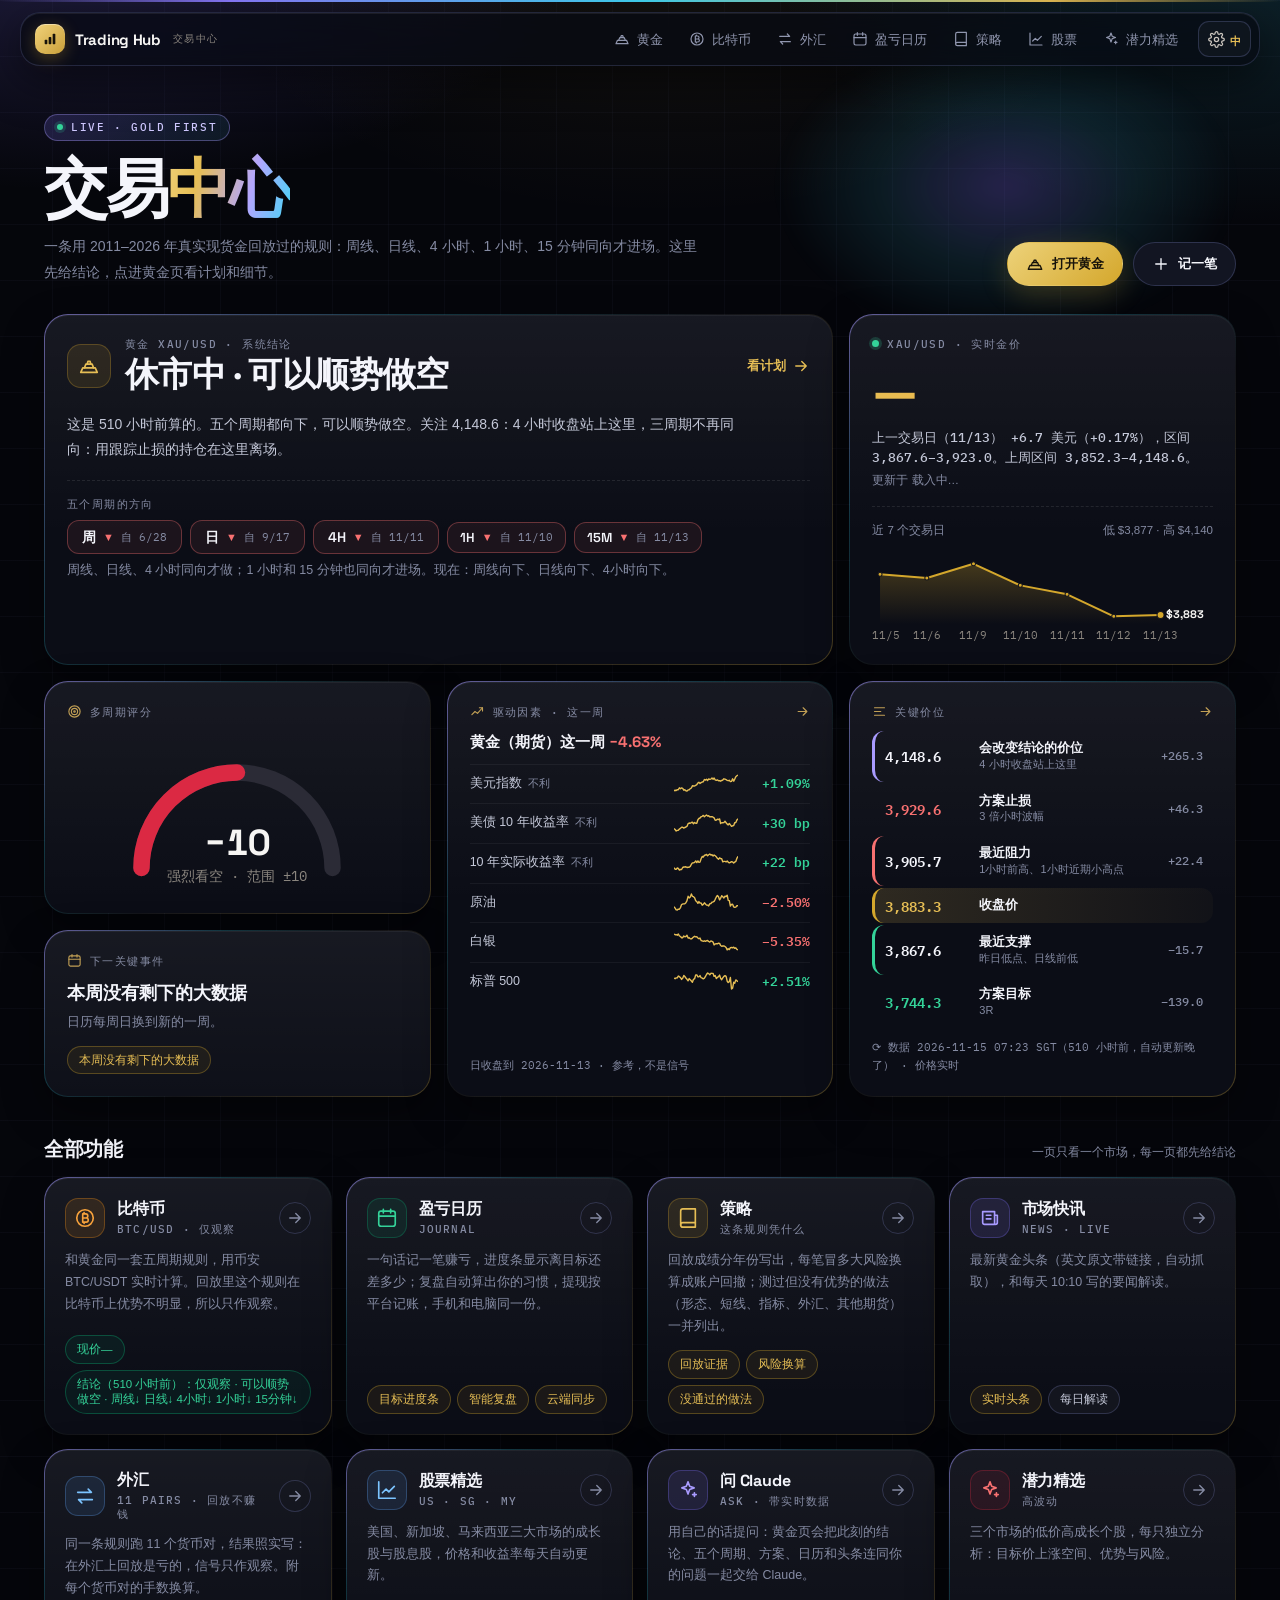
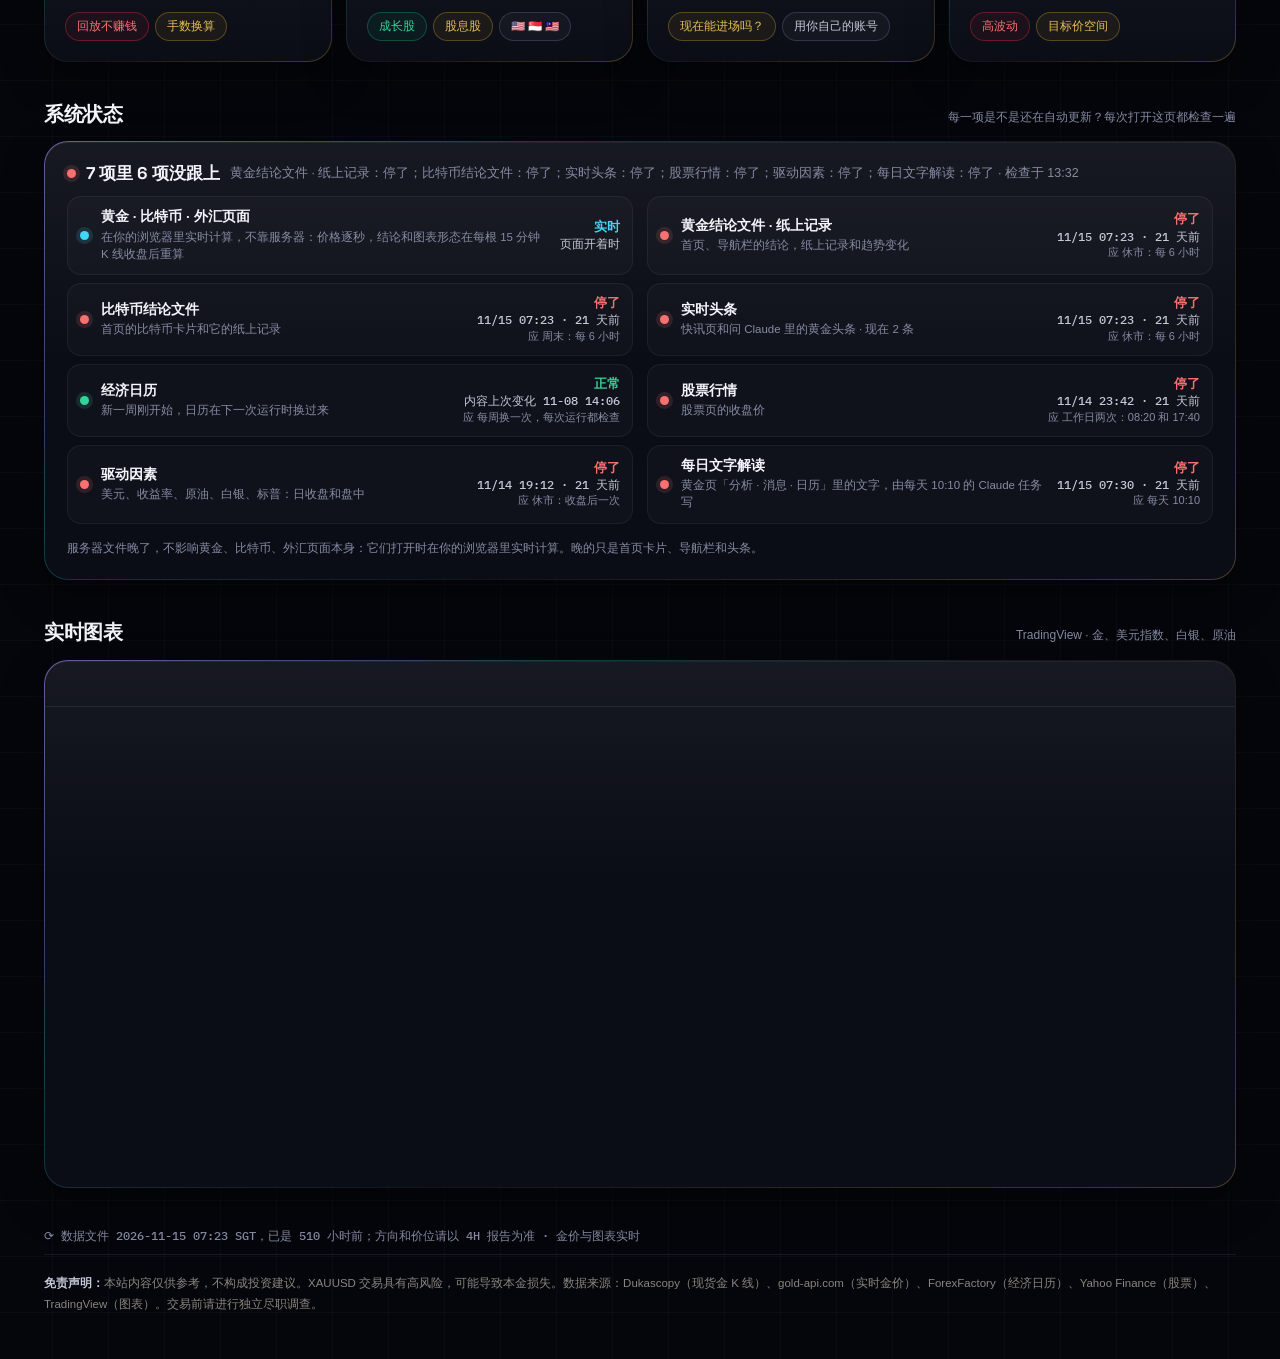
==== index.html @ 249c6bad "Everything keeps itself current: live pattern chart, intraday drivers, self-restarting data job, sta" ====
<!DOCTYPE html>
<html lang="zh">
<head>
<meta charset="UTF-8">
<meta name="viewport" content="width=device-width, initial-scale=1.0">
<title>Trading Hub · 交易中心</title>
<link rel="manifest" href="manifest.webmanifest">
<meta name="theme-color" content="#07070B">
<link rel="apple-touch-icon" href="assets/icon-192.png">
<link rel="preconnect" href="https://fonts.googleapis.com">
<link rel="preconnect" href="https://fonts.gstatic.com" crossorigin>
<link rel="stylesheet" href="https://fonts.googleapis.com/css2?family=IBM+Plex+Mono:wght@400;500;600&family=Space+Grotesk:wght@400;500;600;700&display=swap" media="print" onload="this.media='all'">
<style>
:root{
  --gold:#D4A72C;--gold-lt:#E6BE55;--gold-dk:#C2A055;--amber:#F5B23E;
  --bear:#F87171;--bull:#34D399;--blue:#60A5FA;--violet:#9B8CF0;--neut:#94A3B8;
  --m-bull:#0ab074;--m-bear:#db2943;
  --bg:#07070B;--bg2:#101016;--bg3:#17171F;--bg4:#22222C;
  --border:rgba(255,255,255,.075);--border-2:rgba(255,255,255,.13);--text:#C9C4BD;--dim:#8A857E;--ink:#F6F5F3;
  --f-d:'Space Grotesk','Noto Sans SC',sans-serif;--f-m:'IBM Plex Mono',monospace;
}
*{box-sizing:border-box;margin:0;padding:0}
body{background:var(--bg);color:var(--text);font-family:'Noto Sans SC',sans-serif;font-size:14px;line-height:1.65;min-height:100vh;-webkit-font-smoothing:antialiased}
a{color:inherit;text-decoration:none}
svg.i{width:18px;height:18px;stroke:currentColor;fill:none;stroke-width:1.8;stroke-linecap:round;stroke-linejoin:round;flex:none}
.wrap{max-width:1240px;margin:0 auto;padding:0 24px}
@media(max-width:560px){.wrap{padding:0 14px}}

/* hero */
.hero{position:relative;display:flex;align-items:flex-end;justify-content:space-between;gap:16px 24px;flex-wrap:wrap;padding:48px 0 28px}
.hero::before{content:"";position:absolute;right:0;top:-30px;width:min(460px,72%);height:300px;pointer-events:none;background:radial-gradient(closest-side,rgba(124,108,240,.28),rgba(66,214,245,.1) 55%,transparent);filter:blur(8px);z-index:-1}
.eyebrow{display:inline-flex;align-items:center;gap:8px;font:500 10.5px/1 var(--f-m);letter-spacing:1.6px;text-transform:uppercase;color:#CFC8FF;padding:7px 12px;border:1px solid rgba(169,155,255,.36);border-radius:999px;background:linear-gradient(120deg,rgba(124,108,240,.2),rgba(66,214,245,.08))}
.eyebrow i{width:6px;height:6px;border-radius:50%;background:var(--bull);box-shadow:0 0 0 3px rgba(52,211,153,.18)}
.hero h1{font:700 clamp(36px,6vw,64px)/1.02 var(--f-d);color:var(--ink);letter-spacing:-2.4px;margin-top:16px}
.hero h1 em{font-style:normal;background:linear-gradient(105deg,#F1D27A 0%,#E6BE55 24%,#B3A6FF 64%,#42D6F5 100%);-webkit-background-clip:text;background-clip:text;-webkit-text-fill-color:transparent}
.hero .sub{font-size:14px;color:var(--dim);margin-top:12px;max-width:660px;line-height:1.85}
.hero .acts{display:flex;gap:10px;flex-wrap:wrap}
.btn{display:inline-flex;align-items:center;justify-content:center;gap:8px;border:1px solid var(--border-2);background:var(--bg3);color:var(--ink);font:600 13px/1 var(--f-d);padding:12px 18px;border-radius:999px;cursor:pointer;transition:border-color .15s,transform .15s;white-space:nowrap}
.btn:hover{border-color:rgba(169,155,255,.6);transform:translateY(-1px)}
.btn.pri{background:linear-gradient(135deg,#EDD27A,var(--gold));color:#17130A;border-color:transparent;box-shadow:0 8px 28px rgba(212,167,44,.24)}

/* bento */
.bento{display:grid;grid-template-columns:repeat(12,minmax(0,1fr));gap:16px}
.s8{grid-column:span 8}.s4{grid-column:span 4}
@media(max-width:980px){.bento>*{grid-column:1/-1}}
.card{position:relative;display:block;padding:22px;min-width:0;border-radius:22px;border:1px solid var(--border);background:linear-gradient(180deg,rgba(255,255,255,.035),rgba(255,255,255,0) 180px),var(--bg2);box-shadow:inset 0 1px 0 rgba(255,255,255,.04),0 14px 40px rgba(0,0,0,.32)}
a.card{transition:border-color .2s,transform .2s}
a.card:hover{transform:translateY(-2px);box-shadow:inset 0 1px 0 rgba(255,255,255,.06),0 22px 60px rgba(124,108,240,.2)}
@media(max-width:560px){.card{padding:18px 16px;border-radius:20px}}
.lbl{display:flex;align-items:center;gap:8px;font:500 10.5px/1.4 var(--f-m);letter-spacing:1.4px;text-transform:uppercase;color:var(--dim)}
.lbl svg.i{width:15px;height:15px;color:var(--gold-dk)}
.ib{width:44px;height:44px;border-radius:14px;display:grid;place-items:center;background:rgba(212,167,44,.12);color:var(--gold-lt);border:1px solid rgba(212,167,44,.28);flex:none}
.ib svg.i{width:22px;height:22px}
.meta{display:flex;flex-wrap:wrap;gap:6px}
.chip{display:inline-flex;align-items:center;font:500 11.5px/1.3 'Noto Sans SC',sans-serif;padding:6px 11px;border-radius:999px;border:1px solid var(--border-2);background:rgba(255,255,255,.035);color:var(--text)}
.chip.gold{color:var(--gold-lt);border-color:rgba(212,167,44,.32);background:rgba(212,167,44,.08)}
.chip.bull{color:var(--bull);border-color:rgba(10,176,116,.35);background:rgba(10,176,116,.08)}
.chip.bear{color:var(--bear);border-color:rgba(219,41,67,.38);background:rgba(219,41,67,.08)}

/* the gold answer */
.gold-card{border:1px solid transparent;background:radial-gradient(90% 120% at 0% 0%,rgba(124,108,240,.26),transparent 55%) padding-box,radial-gradient(70% 90% at 100% 100%,rgba(230,190,85,.13),transparent 60%) padding-box,linear-gradient(var(--bg2),var(--bg2)) padding-box,linear-gradient(140deg,rgba(179,166,255,.95),rgba(66,214,245,.5) 34%,rgba(255,255,255,.08) 58%,rgba(230,190,85,.75)) border-box;box-shadow:inset 0 1px 0 rgba(255,255,255,.07),0 30px 80px rgba(124,108,240,.2)}
/* key levels: the prices around the price now, highest first */
.lv-card{display:flex;flex-direction:column;text-decoration:none;color:inherit}
.lv-card .lbl .go{margin-left:auto;color:var(--gold-lt);display:inline-flex}
.lv-list{list-style:none;display:grid;gap:2px;margin:12px 0 0;padding:0;min-height:236px;align-content:start}
.lv-list li{display:grid;grid-template-columns:84px minmax(0,1fr) auto;align-items:center;gap:10px;padding:9px 10px;border-radius:12px;border-left:3px solid transparent}
.lv-list li b{font:600 14px/1 var(--f-m);color:var(--ink);font-variant-numeric:tabular-nums}
.lv-list li strong{display:block;font:600 12.5px/1.35 'Noto Sans SC',sans-serif;color:var(--ink)}
.lv-list li small{display:block;font-size:11px;line-height:1.4;color:var(--dim);white-space:nowrap;overflow:hidden;text-overflow:ellipsis}
.lv-list li em{font:500 12px/1 var(--f-m);font-style:normal;color:var(--dim);font-variant-numeric:tabular-nums}
.lv-list li.res{border-left-color:var(--bear)} .lv-list li.sup{border-left-color:var(--bull)} .lv-list li.watch{border-left-color:var(--ai)}
.lv-list li.stop b{color:var(--bear)} .lv-list li.tgt b{color:var(--bull)}
.lv-list li.now{background:linear-gradient(90deg,rgba(230,190,85,.16),rgba(230,190,85,.03));border-left-color:var(--gold)} .lv-list li.now b{color:var(--gold-lt)}
.lv-card .ut{margin-top:auto;padding-top:10px;font:400 11px/1.6 var(--f-m);color:var(--dim)}
.gc-top{display:flex;align-items:center;gap:14px}
.gc-top .go{margin-left:auto}
.verdict-big{font:700 clamp(24px,3.4vw,34px)/1.2 var(--f-d);color:var(--ink);letter-spacing:-.6px;margin-top:4px}
.vd{font-size:14px;color:var(--text);line-height:1.8;margin:16px 0 14px;max-width:680px}
/* room for the text that arrives a moment later, so the cards below do not jump */
.vd{min-height:3.6em}.pd{min-height:3.2em}.tfd{min-height:3.4em}#hub-main-chips{min-height:30px}
.tfrow{display:grid;grid-template-columns:minmax(0,1fr);gap:4px;margin-top:18px;padding-top:16px;border-top:1px dashed rgba(255,255,255,.09)}
.tfv{font:600 16px/1.4 var(--f-d);color:var(--ink);display:flex;flex-wrap:wrap;gap:8px;margin:4px 0 2px;min-height:34px;align-items:center}
.tfl{display:inline-flex;align-items:center;gap:7px;padding:8px 12px;border-radius:12px;background:var(--bg3);border:1px solid var(--border);font:600 13px/1 var(--f-d);color:var(--text)}
.tfl i{font-style:normal;color:var(--ink)} .tfl b{font-size:11px} .tfl small{font:400 11px/1 var(--f-m);color:var(--dim)}
.tfl.up{border-color:rgba(52,211,153,.35);background:rgba(52,211,153,.07)} .tfl.up b{color:var(--bull)}
.tfl.dn{border-color:rgba(248,113,113,.35);background:rgba(248,113,113,.07)} .tfl.dn b{color:var(--bear)}
.tfl.big{padding:9px 14px} .tfl.big i{font-size:14px}
.stack{display:flex;flex-direction:column;gap:16px;min-width:0} .stack>.card{min-width:0} .stack>.ev-card{flex:1}
.drv-card{display:flex;flex-direction:column;text-decoration:none;color:inherit}
.drv-card .lbl .go{margin-left:auto;color:var(--gold-lt);display:inline-flex}
.drv-top{font:600 15px/1.5 var(--f-d);color:var(--ink);margin-top:12px}
.drv-top b.up{color:var(--bull)} .drv-top b.dn{color:var(--bear)}
.drv-list{list-style:none;display:grid;gap:2px;margin:10px 0 0;padding:0;min-height:232px;align-content:start}
.drv-list li{display:grid;grid-template-columns:minmax(0,1fr) 64px auto;align-items:center;gap:10px;padding:8px 0;border-top:1px solid rgba(255,255,255,.05);font-size:12.5px;color:var(--text)}
.drv-list li span.nm{white-space:nowrap;overflow:hidden;text-overflow:ellipsis}
.drv-list li svg{display:block;width:64px;height:20px}
.drv-list li b{font:600 12.5px/1 var(--f-m);font-variant-numeric:tabular-nums;min-width:62px;text-align:right}
.drv-list li b.up{color:var(--bull)} .drv-list li b.dn{color:var(--bear)}
.drv-list li em{font-style:normal;font-size:11px;color:var(--dim);margin-left:6px}
.drv-card .ut{margin-top:auto;padding-top:10px;font:400 11px/1.6 var(--f-m);color:var(--dim)}
.tfd{font-size:12.5px;color:var(--dim);line-height:1.7}
.go{display:inline-flex;align-items:center;gap:6px;font:600 12.5px/1 var(--f-d);color:var(--gold-lt);white-space:nowrap}

/* price */
.pbig{font:700 clamp(40px,5vw,52px)/1 var(--f-d);letter-spacing:-1.8px;margin-top:14px;background:linear-gradient(120deg,var(--gold-lt),var(--amber) 60%,var(--gold-dk));-webkit-background-clip:text;background-clip:text;-webkit-text-fill-color:transparent;font-variant-numeric:tabular-nums}
.pd{font:500 12.5px/1.6 var(--f-m);color:var(--text);margin-top:10px}
.ptime{font-size:11.5px;color:var(--dim);margin-top:4px}
.live{width:7px;height:7px;border-radius:50%;background:var(--bull);box-shadow:0 0 0 3px rgba(52,211,153,.2);animation:pulse 2s ease-in-out infinite}
@keyframes pulse{50%{opacity:.35}}
.g7{margin-top:16px;padding-top:14px;border-top:1px dashed rgba(255,255,255,.09)}
.pv-k{display:flex;justify-content:space-between;gap:10px;font-size:11.5px;color:var(--dim);margin-bottom:6px}
.g7 svg,.score-card>svg{display:block;width:100%;height:auto}

/* the three small cards */
.score-card{display:flex;flex-direction:column;gap:10px}
.score-card>svg{max-width:280px;margin:4px auto 0}
.evv{font:700 18px/1.4 var(--f-d);color:var(--ink);margin-top:12px}
.evd{font-size:12.5px;color:var(--dim);line-height:1.75;margin:6px 0 12px}
.now-card ul{list-style:none;display:grid;gap:10px;margin-top:12px}
.now-card li{font-size:12.5px;line-height:1.75;color:var(--text);padding-left:14px;position:relative}
.now-card li::before{content:'';position:absolute;left:0;top:.75em;width:5px;height:5px;border-radius:50%;background:var(--gold)}
.now-card li strong{color:var(--ink);font-weight:600}
.now-card .ut{font:400 11px/1.6 var(--f-m);color:var(--dim);margin-top:12px;padding-top:10px;border-top:1px dashed rgba(255,255,255,.09)}

/* sections */
.sec{display:flex;align-items:baseline;justify-content:space-between;gap:8px 16px;flex-wrap:wrap;margin:40px 0 14px}
.sec h2{font:700 20px/1.2 var(--f-d);color:var(--ink);letter-spacing:-.4px}
.sec span{font-size:12px;color:var(--dim)}
/* system status: one row per feed, a dot for on time / late / stopped */
.sys-card{padding:20px 22px}
.sys-head{display:flex;align-items:center;gap:10px;flex-wrap:wrap;margin-bottom:12px}
.sys-head i,.sys-list li>i{width:9px;height:9px;border-radius:50%;background:var(--dim);flex:none}
.sys-head b{font:700 17px/1.3 var(--f-d,'Space Grotesk'),'Noto Sans SC',sans-serif;color:var(--ink)}
.sys-head span{font-size:12.5px;color:var(--dim);line-height:1.5}
.sys-head.s-ok i,.sys-list li.s-ok>i{background:var(--bull);box-shadow:0 0 0 4px rgba(52,211,153,.14)}
.sys-head.s-late i,.sys-list li.s-late>i{background:var(--gold-lt);box-shadow:0 0 0 4px rgba(230,190,85,.14)}
.sys-head.s-stale i,.sys-list li.s-stale>i,.sys-list li.s-none>i{background:var(--bear);box-shadow:0 0 0 4px rgba(248,113,113,.14)}
.sys-list li.s-live>i{background:var(--ai-3);box-shadow:0 0 0 4px rgba(66,214,245,.14)}
.sys-list{list-style:none;margin:0;padding:0;display:grid;grid-template-columns:repeat(2,minmax(0,1fr));gap:8px 14px;min-height:330px;align-content:start}
.sys-list li{display:grid;grid-template-columns:auto minmax(0,1fr) auto;align-items:center;gap:12px;padding:11px 12px;border-radius:14px;background:rgba(255,255,255,.025);border:1px solid rgba(160,170,255,.08)}
.sys-list strong{display:block;font:600 13.5px/1.35 'Noto Sans SC',sans-serif;color:var(--ink)}
.sys-list small{display:block;font-size:11.5px;line-height:1.5;color:var(--dim);margin-top:2px}
.sys-list .rt{text-align:right;min-width:0}
.sys-list .rt b{display:block;font:600 12.5px/1.3 'Noto Sans SC',sans-serif;color:var(--dim)}
.sys-list li.s-ok .rt b{color:var(--bull)} .sys-list li.s-late .rt b{color:var(--gold-lt)} .sys-list li.s-stale .rt b,.sys-list li.s-none .rt b{color:var(--bear)} .sys-list li.s-live .rt b{color:var(--ai-3)}
.sys-list .rt em{display:block;font:500 11.5px/1.5 var(--f-m);font-style:normal;color:var(--text);font-variant-numeric:tabular-nums;white-space:nowrap}
.sys-list .rt span{display:block;font-size:11px;line-height:1.4;color:var(--dim);white-space:nowrap}
.sys-tip{font-size:12px;line-height:1.7;color:var(--dim);margin:12px 0 0}
.sys-tip:empty{display:none}
@media(max-width:900px){.sys-list{grid-template-columns:minmax(0,1fr);min-height:0}}
@media(max-width:560px){.sys-card{padding:16px 14px}.sys-list li{grid-template-columns:auto minmax(0,1fr);row-gap:6px}.sys-list .rt{grid-column:2;text-align:left;display:flex;flex-wrap:wrap;gap:2px 10px;align-items:baseline}.sys-list .rt em,.sys-list .rt span{white-space:normal}}
.tiles{display:grid;grid-template-columns:repeat(4,minmax(0,1fr));gap:14px}
@media(max-width:1240px){.tiles{grid-template-columns:repeat(3,minmax(0,1fr))}}
@media(max-width:1060px){.tiles{grid-template-columns:repeat(2,minmax(0,1fr))}}
@media(max-width:640px){.tiles{grid-template-columns:minmax(0,1fr)}}
.tile{display:flex;flex-direction:column;gap:12px;padding:20px;border-radius:20px;border:1px solid var(--border);background:linear-gradient(180deg,rgba(255,255,255,.03),rgba(255,255,255,0) 140px),var(--bg2);transition:border-color .2s,transform .2s;min-width:0}
.tile:hover{border-color:rgba(212,167,44,.4);transform:translateY(-2px)}
.tile .th{display:flex;align-items:center;gap:12px}
.tile .tt{font:700 16px/1.25 var(--f-d);color:var(--ink);letter-spacing:-.2px}
.tile .tt small{display:block;font:500 10.5px/1.4 var(--f-m);letter-spacing:1.2px;color:var(--dim);text-transform:uppercase;margin-top:3px}
.tile .arr{margin-left:auto;width:32px;height:32px;border-radius:50%;display:grid;place-items:center;border:1px solid var(--border-2);color:var(--dim);transition:all .2s}
.tile:hover .arr{color:#17130A;background:var(--gold-lt);border-color:transparent}
.tile p{font-size:12.5px;color:var(--dim);line-height:1.75;flex:1}
.tile .ib{width:40px;height:40px;border-radius:13px}
.ib.b{background:rgba(247,147,26,.12);color:#F7A23C;border-color:rgba(247,147,26,.3)}
.ib.g{background:rgba(10,176,116,.1);color:var(--bull);border-color:rgba(10,176,116,.28)}
.ib.v{background:rgba(124,108,240,.13);color:#A99BFF;border-color:rgba(124,108,240,.3)}
.ib.s{background:rgba(96,165,250,.11);color:#7CC4FF;border-color:rgba(96,165,250,.28)}
.ib.r{background:rgba(219,41,67,.1);color:var(--bear);border-color:rgba(219,41,67,.28)}

/* chart */
.chart-card{padding:0;overflow:hidden}
.tape{border-bottom:1px solid var(--border);min-height:46px}
.chart-box{height:480px}
@media(max-width:640px){.chart-box{height:380px}}
footer{max-width:1240px;margin:40px auto 0;padding:0 24px 44px}
.upd{font:500 11.5px var(--f-m);color:var(--dim);margin-bottom:10px}
.disc{font-size:11.5px;color:var(--dim);line-height:1.85;border-top:1px solid var(--border);padding-top:18px}
.disc strong{color:var(--text)}
@media(prefers-reduced-motion:reduce){.live{animation:none}}

/* phones: nothing smaller than 11px */
@media(max-width:640px){.lbl,.tile .tt small,.pv-k,.upd,.ptime,.chip{font-size:11px}.hero{padding-top:26px}.hero .acts{width:100%}.hero .acts .btn{flex:1}.gc-top .go{display:none}.sec{margin-top:32px}}
</style>
<link rel="stylesheet" href="assets/site.css?v=12">
<meta name="i18n" content="en">
<meta name="i18n-title" content="Trading Hub · Gold first">
<script src="assets/i18n.js?v=2"></script>
</head>
<body>
<div class="topstrip"></div>

<nav class="navbar" aria-label="网站导航" data-en-label="Site navigation">
  <a class="brand" href="index.html"><span class="logo"><svg viewBox="0 0 24 24" aria-hidden="true"><rect x="4" y="13" width="4" height="7" rx="1.2" fill="#17130A"/><rect x="10" y="9" width="4" height="11" rx="1.2" fill="#17130A"/><rect x="16" y="4" width="4" height="16" rx="1.2" fill="#17130A"/></svg></span><span class="t">Trading Hub</span><small>交易中心</small></a>
  <a class="nl" href="report.html"><svg viewBox="0 0 24 24" aria-hidden="true"><path d="M3 19h18l-2.2-5H5.2z"/><path d="M7 14l1.6-4h6.8l1.6 4"/><path d="M10 10l.8-3h2.4l.8 3"/></svg>黄金</a>
  <a class="nl" href="btc.html"><svg viewBox="0 0 24 24" aria-hidden="true"><circle cx="12" cy="12" r="9"/><path d="M9.5 7.5v9M9.5 7.5h3.3a2.2 2.2 0 0 1 0 4.5H9.5M9.5 12h3.8a2.2 2.2 0 0 1 0 4.5H9.5M11 6v1.5M11 16.5V18"/></svg>比特币</a>
  <a class="nl" href="forex.html"><svg viewBox="0 0 24 24" aria-hidden="true"><path d="M4 8h15l-3.5-3.5M20 16H5l3.5 3.5"/></svg>外汇</a>
  <a class="nl" href="journal.html"><svg viewBox="0 0 24 24" aria-hidden="true"><rect x="3" y="4.5" width="18" height="16.5" rx="2.5"/><path d="M16 2.5v4M8 2.5v4M3 10h18"/></svg>盈亏日历</a>
  <a class="nl" href="strategy.html"><svg viewBox="0 0 24 24" aria-hidden="true"><path d="M4 19.5A2.5 2.5 0 0 1 6.5 17H20V2H6.5A2.5 2.5 0 0 0 4 4.5z"/><path d="M4 19.5A2.5 2.5 0 0 0 6.5 22H20v-5"/></svg>策略</a>
  <a class="nl" href="stocks.html"><svg viewBox="0 0 24 24" aria-hidden="true"><path d="M3 3v18h18"/><path d="m7 15 4-4 3 3 6-6"/></svg>股票</a>
  <a class="nl" href="potential.html"><svg viewBox="0 0 24 24" aria-hidden="true"><path d="M12 3l1.8 4.9 4.9 1.8-4.9 1.8L12 16.4l-1.8-4.9-4.9-1.8 4.9-1.8z"/><path d="M19 15v4M17 17h4"/></svg>潜力精选</a>
</nav>

<main class="wrap">
  <header class="hero">
    <div>
      <span class="eyebrow"><i></i>Live · Gold first</span>
      <h1 data-en-html="Trading <em>Hub</em>">交易<em>中心</em></h1>
      <p class="sub" data-en="One rule, replayed on real spot gold from 2011 to 2026: enter only when the weekly, daily, 4-hour, 1-hour and 15-minute trends all agree. The answer comes first here; open the gold page for the plan and the details.">一条用 2011–2026 年真实现货金回放过的规则：周线、日线、4 小时、1 小时、15 分钟同向才进场。这里先给结论，点进黄金页看计划和细节。</p>
    </div>
    <div class="acts">
      <a class="btn pri" href="report.html"><svg class="i" viewBox="0 0 24 24"><path d="M3 19h18l-2.2-5H5.2z"/><path d="M7 14l1.6-4h6.8l1.6 4"/><path d="M10 10l.8-3h2.4l.8 3"/></svg><span data-en="Open gold">打开黄金</span></a>
      <a class="btn" href="journal.html"><svg class="i" viewBox="0 0 24 24"><path d="M12 5v14M5 12h14"/></svg><span data-en="Log a trade">记一笔</span></a>
    </div>
  </header>

  <section class="bento" aria-label="黄金现在" data-en-label="Gold now">
    <a class="card gold-card s8" href="report.html">
      <div class="gc-top">
        <span class="ib"><svg class="i" viewBox="0 0 24 24"><path d="M3 19h18l-2.2-5H5.2z"/><path d="M7 14l1.6-4h6.8l1.6 4"/><path d="M10 10l.8-3h2.4l.8 3"/></svg></span>
        <div><div class="lbl" data-en="Gold XAU/USD · The rule's answer">黄金 XAU/USD · 系统结论</div><div class="verdict-big" id="pulse-verdict">—</div></div>
        <span class="go"><span data-en="See the plan">看计划</span> <svg class="i" viewBox="0 0 24 24"><path d="M5 12h14M13 6l6 6-6 6"/></svg></span>
      </div>
      <p class="vd" id="pulse-verdict-d" data-en="Loading…">载入中…</p>
      <div class="tfrow"><div class="lbl" data-en="Direction on the five timeframes">五个周期的方向</div><div class="tfv" id="pulse-tf">—</div><div class="tfd" id="pulse-tf-d" data-en="Loading…">载入中…</div></div>
    </a>

    <div class="card s4">
      <div class="lbl"><span class="live"></span><span data-en="XAU/USD · Live gold price">XAU/USD · 实时金价</span></div>
      <div class="pbig js-live-price">—</div>
      <div class="pd" id="pulse-gold" data-en="Loading…">载入中…</div>
      <div class="ptime"><span data-en="Updated">更新于</span> <span class="js-live-time" data-en="loading…">载入中…</span></div>
      <div class="g7"><div class="pv-k"><span data-en="Last 7 trading days">近 7 个交易日</span><span id="g7-range"></span></div><svg id="g7svg" viewBox="0 0 340 96" role="img" aria-label="黄金近 7 个交易日收盘走势" data-en-label="Gold closes over the last 7 trading days"></svg></div>
    </div>

    <div class="stack s4">
    <div class="card score-card">
      <div class="lbl"><svg class="i" viewBox="0 0 24 24"><circle cx="12" cy="12" r="9"/><circle cx="12" cy="12" r="5"/><circle cx="12" cy="12" r="1.2"/></svg><span data-en="Multi-timeframe score">多周期评分</span></div>
      <svg id="scoresvg" viewBox="0 0 170 96" role="img" aria-label="五个周期方向加权后的评分" data-en-label="Score of the five timeframes' weighted directions"></svg>
    </div>
    <a class="card ev-card" href="report.html#read-risk">
      <div class="lbl"><svg class="i" viewBox="0 0 24 24"><rect x="3" y="4.5" width="18" height="16.5" rx="2.5"/><path d="M16 2.5v4M8 2.5v4M3 10h18"/></svg><span data-en="Next key event">下一关键事件</span></div>
      <div class="evv" id="pulse-event">—</div>
      <div class="evd" id="pulse-event-d" data-en="Loading…">载入中…</div>
      <div class="meta" id="hub-risk-chips"></div>
    </a>
    </div>
    <a class="card drv-card s4" href="report.html#drivers">
      <div class="lbl"><svg class="i" viewBox="0 0 24 24"><path d="M3 17l5-5 4 3 8-9"/><path d="M15 6h5v5"/></svg><span data-en="What's moving gold · this week">驱动因素 · 这一周</span><span class="go"><svg class="i" viewBox="0 0 24 24"><path d="M5 12h14M13 6l6 6-6 6"/></svg></span></div>
      <div class="drv-top" id="hub-drv-top"><span data-en="Loading…">载入中…</span></div>
      <ul class="drv-list" id="hub-drv"></ul>
      <div class="ut" id="hub-drv-ft"></div>
    </a>
    <a class="card lv-card s4" href="report.html#dtabs">
      <div class="lbl"><svg class="i" viewBox="0 0 24 24"><path d="M4 6h16M4 12h10M4 18h16"/></svg><span data-en="Key levels">关键价位</span><span class="go"><svg class="i" viewBox="0 0 24 24"><path d="M5 12h14M13 6l6 6-6 6"/></svg></span></div>
      <ul class="lv-list" id="hub-levels"></ul>
      <div class="ut" id="pulse-updated"></div>
    </a>
  </section>

  <div class="sec"><h2 data-en="Everything">全部功能</h2><span data-en="One page per market, each with its answer first">一页只看一个市场，每一页都先给结论</span></div>
  <section class="tiles" aria-label="全部功能" data-en-label="Everything on the site">
    <a class="tile" href="btc.html">
      <div class="th"><span class="ib b"><svg class="i" viewBox="0 0 24 24"><circle cx="12" cy="12" r="9"/><path d="M9.5 7.5v9M9.5 7.5h3.3a2.2 2.2 0 0 1 0 4.5H9.5M9.5 12h3.8a2.2 2.2 0 0 1 0 4.5H9.5M11 6v1.5M11 16.5V18"/></svg></span><div class="tt" data-en-html="Bitcoin<small>BTC/USD · observe only</small>">比特币<small>BTC/USD · 仅观察</small></div><span class="arr"><svg class="i" viewBox="0 0 24 24"><path d="M5 12h14M13 6l6 6-6 6"/></svg></span></div>
      <p data-en="The same five-timeframe rule as gold, worked out live on Binance BTC/USDT. In its replay the rule showed no clear edge on Bitcoin, so it is for watching only.">和黄金同一套五周期规则，用币安 BTC/USDT 实时计算。回放里这个规则在比特币上优势不明显，所以只作观察。</p>
      <div class="meta"><span class="chip bull" data-en-html="Price <span id=&quot;hub-btc-price&quot;>—</span>">现价 <span id="hub-btc-price">—</span></span><span id="hub-btc-chips" style="display:contents"><span class="chip gold" data-en="Loading…">载入中…</span></span></div>
    </a>
    <a class="tile" href="journal.html">
      <div class="th"><span class="ib g"><svg class="i" viewBox="0 0 24 24"><rect x="3" y="4.5" width="18" height="16.5" rx="2.5"/><path d="M16 2.5v4M8 2.5v4M3 10h18"/></svg></span><div class="tt" data-en-html="P&amp;L Journal<small>Goals · withdrawals · sync</small>">盈亏日历<small>Journal</small></div><span class="arr"><svg class="i" viewBox="0 0 24 24"><path d="M5 12h14M13 6l6 6-6 6"/></svg></span></div>
      <p data-en="Log a trade in one line, see how far you are from your goal, get your habits worked out from your own records, and keep withdrawals by platform, the same on phone and computer.">一句话记一笔赚亏，进度条显示离目标还差多少；复盘自动算出你的习惯，提现按平台记账，手机和电脑同一份。</p>
      <div class="meta"><span class="chip gold" data-en="Goal bar">目标进度条</span><span class="chip gold" data-en="Insights">智能复盘</span><span class="chip gold" data-en="Cloud sync">云端同步</span></div>
    </a>
    <a class="tile" href="strategy.html">
      <div class="th"><span class="ib"><svg class="i" viewBox="0 0 24 24"><path d="M4 19.5A2.5 2.5 0 0 1 6.5 17H20V2H6.5A2.5 2.5 0 0 0 4 4.5z"/><path d="M4 19.5A2.5 2.5 0 0 0 6.5 22H20v-5"/></svg></span><div class="tt" data-en-html="Strategy<small>Why this rule</small>">策略<small>这条规则凭什么</small></div><span class="arr"><svg class="i" viewBox="0 0 24 24"><path d="M5 12h14M13 6l6 6-6 6"/></svg></span></div>
      <p data-en="The replay results year by year, what each trade's risk means for the account's worst fall, and the approaches that were tested and showed no edge (patterns, short-term, indicators, forex, other futures).">回放成绩分年份写出，每笔冒多大风险换算成账户回撤；测过但没有优势的做法（形态、短线、指标、外汇、其他期货）一并列出。</p>
      <div class="meta"><span class="chip gold" data-en="Replay evidence">回放证据</span><span class="chip gold" data-en="Risk in numbers">风险换算</span><span class="chip gold" data-en="What failed">没通过的做法</span></div>
    </a>
    <a class="tile" href="report.html#read-news">
      <div class="th"><span class="ib v"><svg class="i" viewBox="0 0 24 24"><path d="M4 5h13v14H6a2 2 0 0 1-2-2z"/><path d="M17 9h3v8a2 2 0 0 1-2 2M8 9h5M8 13h5"/></svg></span><div class="tt" data-en-html="Market news<small>News · Live</small>">市场快讯<small>News · Live</small></div><span class="arr"><svg class="i" viewBox="0 0 24 24"><path d="M5 12h14M13 6l6 6-6 6"/></svg></span></div>
      <p data-en="The latest gold headlines (in English with links, fetched automatically), and the 10:10 daily write-up of what moved gold (in Chinese).">最新黄金头条（英文原文带链接，自动抓取），和每天 10:10 写的要闻解读。</p>
      <div class="meta"><span class="chip gold" data-en="Live headlines">实时头条</span><span class="chip" data-en="Daily write-up">每日解读</span></div>
    </a>
    <a class="tile" href="forex.html">
      <div class="th"><span class="ib s"><svg class="i" viewBox="0 0 24 24"><path d="M4 8h15l-3.5-3.5M20 16H5l3.5 3.5"/></svg></span><div class="tt" data-en-html="Forex<small>11 pairs · loses in the replay</small>">外汇<small>11 pairs · 回放不赚钱</small></div><span class="arr"><svg class="i" viewBox="0 0 24 24"><path d="M5 12h14M13 6l6 6-6 6"/></svg></span></div>
      <p data-en="The same rule on 11 currency pairs, results as they are: it loses on forex in the replay, so its signals are for watching only. With lot sizes for each pair.">同一条规则跑 11 个货币对，结果照实写：在外汇上回放是亏的，信号只作观察。附每个货币对的手数换算。</p>
      <div class="meta"><span class="chip bear" data-en="Loses in the replay">回放不赚钱</span><span class="chip gold" data-en="Lot sizes">手数换算</span></div>
    </a>
    <a class="tile" href="stocks.html">
      <div class="th"><span class="ib s"><svg class="i" viewBox="0 0 24 24"><path d="M3 3v18h18"/><path d="m7 15 4-4 3 3 6-6"/></svg></span><div class="tt" data-en-html="Stocks<small>US · SG · MY</small>">股票精选<small>US · SG · MY</small></div><span class="arr"><svg class="i" viewBox="0 0 24 24"><path d="M5 12h14M13 6l6 6-6 6"/></svg></span></div>
      <p data-en="Growth and dividend stocks in the US, Singapore and Malaysia, with prices and yields updated every day (research text in Chinese).">美国、新加坡、马来西亚三大市场的成长股与股息股，价格和收益率每天自动更新。</p>
      <div class="meta"><span class="chip bull" data-en="Growth">成长股</span><span class="chip gold" data-en="Dividend">股息股</span><span class="chip">🇺🇸 🇸🇬 🇲🇾</span></div>
    </a>
    <a class="tile" href="report.html#ask">
      <div class="th"><span class="ib v"><svg class="i" viewBox="0 0 24 24"><path d="M12 3l1.8 4.9 4.9 1.8-4.9 1.8L12 16.4l-1.8-4.9-4.9-1.8 4.9-1.8z"/><path d="M19 15v4M17 17h4"/></svg></span><div class="tt" data-en-html="Ask Claude<small>With live data</small>">问 Claude<small>Ask · 带实时数据</small></div><span class="arr"><svg class="i" viewBox="0 0 24 24"><path d="M5 12h14M13 6l6 6-6 6"/></svg></span></div>
      <p data-en="Ask in your own words: the gold page hands Claude its live answer, the five timeframes, the plan, the calendar and the headlines along with your question.">用自己的话提问：黄金页会把此刻的结论、五个周期、方案、日历和头条连同你的问题一起交给 Claude。</p>
      <div class="meta"><span class="chip gold" data-en="Can I enter now?">现在能进场吗？</span><span class="chip" data-en="Your own Claude account">用你自己的账号</span></div>
    </a>
    <a class="tile" href="potential.html">
      <div class="th"><span class="ib r"><svg class="i" viewBox="0 0 24 24"><path d="M12 3l1.8 4.9 4.9 1.8-4.9 1.8L12 16.4l-1.8-4.9-4.9-1.8 4.9-1.8z"/><path d="M19 15v4M17 17h4"/></svg></span><div class="tt" data-en-html="High Potential<small>volatile</small>">潜力精选<small>高波动</small></div><span class="arr"><svg class="i" viewBox="0 0 24 24"><path d="M5 12h14M13 6l6 6-6 6"/></svg></span></div>
      <p data-en="Low-priced, fast-growing stocks in the three markets, each analysed on its own: target upside, strengths and risks (in Chinese).">三个市场的低价高成长个股，每只独立分析：目标价上涨空间、优势与风险。</p>
      <div class="meta"><span class="chip bear" data-en="Volatile">高波动</span><span class="chip gold" data-en="Target upside">目标价空间</span></div>
    </a>
  </section>

  <div class="sec"><h2 data-en="System status">系统状态</h2><span data-en="Is everything still updating itself? Checked each time you open this page">每一项是不是还在自动更新？每次打开这页都检查一遍</span></div>
  <section class="card sys-card" id="hub-sys" aria-label="系统状态" data-en-label="System status">
    <div class="sys-head s-wait" id="sys-head"><i></i><b><span data-en="Checking…">检查中…</span></b></div>
    <ul class="sys-list" id="sys-list"></ul>
    <p class="sys-tip" id="sys-tip"></p>
  </section>

  <div class="sec"><h2 data-en="Live chart">实时图表</h2><span data-en="TradingView · gold, dollar index, silver, oil">TradingView · 金、美元指数、白银、原油</span></div>
  <div class="card chart-card">
    <div class="tape tradingview-widget-container">
      <div class="tradingview-widget-container__widget"></div>
      <script type="application/json" data-tv-lazy="embed-widget-ticker-tape">{"symbols":[{"proName":"OANDA:XAUUSD","title":"黄金 XAU/USD"},{"proName":"TVC:DXY","title":"美元指数 DXY"},{"proName":"OANDA:XAGUSD","title":"白银 XAG/USD"},{"proName":"TVC:USOIL","title":"WTI 原油"}],"showSymbolLogo":true,"isTransparent":true,"displayMode":"adaptive","colorTheme":"dark","locale":"en"}</script>
    </div>
    <div class="chart-box tradingview-widget-container">
      <div class="tradingview-widget-container__widget" style="height:100%;width:100%"></div>
      <script type="application/json" data-tv-lazy="embed-widget-advanced-chart">{"autosize":true,"symbol":"OANDA:XAUUSD","interval":"60","timezone":"Asia/Shanghai","theme":"dark","style":"1","locale":"en","hide_side_toolbar":false,"allow_symbol_change":true,"support_host":"https://www.tradingview.com"}</script>
    </div>
  </div>
</main>

<footer>
  <div class="upd" id="hub-upd" data-en="⟳ Auto-updating · loading…">⟳ 自动更新 · 载入中…</div>
  <div class="disc" data-en-html="<strong>Disclaimer:</strong> everything on this site is for reference and is not investment advice. Trading XAUUSD is high-risk and can lose you money. Data: Dukascopy (spot gold candles), gold-api.com (live gold price), ForexFactory (economic calendar), Yahoo Finance (stocks), TradingView (charts). Do your own research before you trade."><strong>免责声明：</strong>本站内容仅供参考，不构成投资建议。XAUUSD 交易具有高风险，可能导致本金损失。数据来源：Dukascopy（现货金 K 线）、gold-api.com（实时金价）、ForexFactory（经济日历）、Yahoo Finance（股票）、TradingView（图表）。交易前请进行独立尽职调查。</div>
</footer>

<script src="assets/xau-feed.js?v=11"></script>
<script src="assets/gold-live.js?v=2"></script>
<script src="assets/hub-live.js?v=14"></script>
<script src="assets/tv-lazy.js?v=2"></script>
<script src="assets/site.js?v=4" defer></script>
</body>
</html>
---- assets/site.css ----
/* Trading Hub: the shared look, loaded last on every page so it wins over each page's own <style>.
   Theme "Aurora" (2026-11-15, owner: "totally change to more advance design ... more AI generation design and modern
   creative"): a deep blue-black ground under a violet and cyan aurora with a faint grid, cards with a hairline gradient
   edge (violet to cyan to gold), a floating navbar, titles that run from gold into the aurora. Gold stays the colour of
   price and of the rule's calls; violet and cyan are the chrome.
   Every page names its colours with the same variables (--bg, --bg2, --border, --gold …), so restating them here
   moves the whole site at once; the rest is the navbar, the background and the surfaces all pages share.
   Text and layout stay each page's own. No animation loops here (CLAUDE.md "Speed"). */
:root{
  --bg:#05060B;--bg2:#0B0D16;--bg3:#121522;--bg4:#1B1F30;
  --border:rgba(160,170,255,.11);--border-2:rgba(160,170,255,.2);--glass-brd:rgba(160,170,255,.13);
  --glass:rgba(11,13,22,.74);--glass-2:rgba(18,21,34,.62);
  --white:#F4F5FB;--ink:#F4F5FB;--text:#C4C8D8;--dim:#858BA3;
  --r-lg:24px;--r-md:18px;--r-sm:12px;
  --shadow-sm:inset 0 1px 0 rgba(255,255,255,.05),0 16px 40px rgba(0,0,0,.4);
  --shadow-md:inset 0 1px 0 rgba(255,255,255,.06),0 24px 60px rgba(0,0,0,.5);
  --ai:#A99BFF;--ai-2:#7C8CFF;--ai-3:#42D6F5;
  --grad-ai:linear-gradient(115deg,#B3A6FF 0%,#7C8CFF 45%,#42D6F5 100%);
  --edge:linear-gradient(140deg,rgba(169,155,255,.6),rgba(66,214,245,.24) 30%,rgba(255,255,255,.06) 56%,rgba(230,190,85,.3));
}
html{scroll-padding-top:86px}
body{background-color:var(--bg);background-image:radial-gradient(900px 540px at 6% -12%,rgba(124,108,240,.3),transparent 62%),radial-gradient(780px 500px at 98% -8%,rgba(66,214,245,.17),transparent 64%),radial-gradient(700px 400px at 52% -4%,rgba(230,190,85,.07),transparent 66%),linear-gradient(rgba(170,180,255,.032) 1px,transparent 1px),linear-gradient(90deg,rgba(170,180,255,.032) 1px,transparent 1px);background-repeat:no-repeat,no-repeat,no-repeat,repeat,repeat;background-size:100% 1200px,100% 1200px,100% 1200px,56px 56px,56px 56px;background-position:0 0,0 0,0 0,50% 0,50% 0;font-feature-settings:"tnum" 1}
/* the old decorative layers: orbs, noise and grid cost repaints and add little */
.mesh,body::before{display:none!important}
body::after{opacity:.8}
::selection{background:rgba(124,108,240,.45);color:#fff}
*{scrollbar-width:thin;scrollbar-color:rgba(255,255,255,.16) transparent}
::-webkit-scrollbar{width:10px;height:10px}
::-webkit-scrollbar-thumb{background:rgba(255,255,255,.14);border-radius:10px;border:2px solid var(--bg)}
::-webkit-scrollbar-track{background:transparent}
.topstrip{height:2px;background:linear-gradient(90deg,transparent,#8B7BFF 18%,#42D6F5 50%,#E6BE55 82%,transparent)}

/* ── navbar: one bar for the whole site ── */
.navbar{position:sticky;top:0;z-index:50;display:flex;align-items:center;gap:2px;padding:10px max(16px,calc((100% - 1240px) / 2 + 24px));background:rgba(7,7,11,.78);backdrop-filter:blur(18px) saturate(1.5);-webkit-backdrop-filter:blur(18px) saturate(1.5);border-bottom:1px solid rgba(255,255,255,.06);box-shadow:0 10px 30px rgba(0,0,0,.25)}
.navbar .brand{display:flex;align-items:center;gap:10px;font:700 15px/1 'Space Grotesk','Noto Sans SC',sans-serif;color:#F6F5F3;text-decoration:none;letter-spacing:-.3px;margin-right:auto;white-space:nowrap;flex-shrink:0;padding:4px 0}
.navbar .brand .dot{display:none}
.navbar .brand .logo{width:30px;height:30px;border-radius:10px;display:grid;place-items:center;background:linear-gradient(135deg,#F1D27A,#C9A03A);box-shadow:0 4px 16px rgba(212,167,44,.3),inset 0 1px 0 rgba(255,255,255,.4)}
.navbar .brand .logo svg{width:16px;height:16px}
.navbar .brand small{font:500 10px/1 'IBM Plex Mono',monospace;letter-spacing:1.4px;color:#8A857E;text-transform:uppercase;margin-left:2px}
.navbar a.nl{display:inline-flex;align-items:center;gap:7px;font:500 13px/1 'Noto Sans SC',sans-serif;color:#8A857E;text-decoration:none;padding:9px 12px;border-radius:11px;transition:color .15s,background .15s;white-space:nowrap}
.navbar a.nl svg{width:16px;height:16px;stroke:currentColor;fill:none;stroke-width:1.8;stroke-linecap:round;stroke-linejoin:round;flex:none}
.navbar a.nl:hover{color:#F6F5F3;background:rgba(255,255,255,.05)}
.navbar a.nl.on{color:#F6F5F3;background:linear-gradient(180deg,rgba(212,167,44,.16),rgba(212,167,44,.08));box-shadow:inset 0 0 0 1px rgba(212,167,44,.32)}
.navbar a.nl.on svg{color:#E6BE55}
@media(max-width:1100px){.navbar .brand small{display:none}}
@media(max-width:860px){.navbar{overflow-x:auto;scrollbar-width:none;padding:8px 14px;-webkit-mask-image:linear-gradient(90deg,#000 calc(100% - 34px),transparent);mask-image:linear-gradient(90deg,#000 calc(100% - 34px),transparent);padding-right:40px}.navbar::-webkit-scrollbar{display:none}.navbar a.nl{flex:none;padding:10px 12px;font-size:12.5px}.navbar .brand{flex:none;margin-right:8px}}
@media(max-width:640px){.navbar{background:#07070B!important}.navbar .brand .t{display:none}}

/* ── surfaces ── */
/* a card: a dark face with a soft sheen, and a 1px edge that runs violet, cyan, then gold (the edge is a second background
   under a transparent border; a page's own border-color on a variant still wins) */
.card,.tile,.box,.pick,.kp{background:linear-gradient(180deg,rgba(255,255,255,.05),rgba(255,255,255,0) 220px) padding-box,linear-gradient(var(--bg2),var(--bg2)) padding-box,var(--edge) border-box;border:1px solid transparent;border-radius:24px;box-shadow:var(--shadow-sm)}
.kp{border-radius:20px}
.card-head h2,.card h2{letter-spacing:-.25px}
button:focus-visible,a:focus-visible,input:focus-visible,select:focus-visible,textarea:focus-visible,summary:focus-visible{outline:2px solid #8B7BFF;outline-offset:2px}
.chip{border-radius:999px}
.disc,.disclaimer{color:#8A857E}

/* ── page titles: one typeface and one gold word everywhere ── */
h1{font-family:'Space Grotesk','Noto Sans SC',sans-serif;font-weight:700;letter-spacing:-1.2px}
h1 em{font-style:normal;background:linear-gradient(105deg,#F1D27A 0%,#E6BE55 26%,#B3A6FF 66%,#42D6F5 100%)!important;-webkit-background-clip:text!important;background-clip:text!important;-webkit-text-fill-color:transparent!important}
/* stocks and potential: the title block lines up with the content below it, like the other pages */
header.pg-head{max-width:1120px;margin:0 auto;text-align:left;padding:40px 24px 6px}
header.pg-head .eyebrow{letter-spacing:1.6px;font-size:10.5px;margin-bottom:14px}
header.pg-head .hdate{text-align:left}
@media(max-width:640px){header.pg-head{padding:26px 14px 4px}}

/* ── gold / Bitcoin answer panel: a dark card; the state shows in its border and one corner, not the whole fill ── */
.verdict{background:radial-gradient(110% 120% at 0% 0%,var(--vt,rgba(124,108,240,.12)),transparent 55%) padding-box,linear-gradient(180deg,rgba(255,255,255,.04),rgba(255,255,255,0) 220px) padding-box,linear-gradient(var(--bg2),var(--bg2)) padding-box,var(--edge) border-box;backdrop-filter:none;-webkit-backdrop-filter:none;border:1px solid var(--vb,transparent);border-radius:26px;box-shadow:inset 0 1px 0 rgba(255,255,255,.05),0 18px 50px rgba(0,0,0,.4)}
/* the old glow layer sat inside the panel and tinted all of it: the state glow is now a shadow outside */
.verdict::before{display:none}
.verdict.go{--vt:rgba(10,176,116,.15);--vb:rgba(10,176,116,.45);box-shadow:inset 0 1px 0 rgba(255,255,255,.05),0 0 0 4px rgba(10,176,116,.06),0 20px 60px rgba(10,176,116,.12),0 18px 50px rgba(0,0,0,.4)}
.verdict.ready,.verdict.wait{--vt:rgba(212,167,44,.13);--vb:rgba(212,167,44,.42);box-shadow:inset 0 1px 0 rgba(255,255,255,.05),0 0 0 4px rgba(212,167,44,.06),0 20px 60px rgba(212,167,44,.1),0 18px 50px rgba(0,0,0,.4)}

/* ── smoother loading: keep room for what arrives a moment later, so the page does not jump ── */
.verdict:has(#v-title .sk){min-height:1000px}
.verdict{align-content:start}   /* the reserved height while loading must not stretch the grid rows (the answer jumped up when they closed) */
#gold-bar:empty{min-height:210px;margin-bottom:22px;border-radius:16px;border:1px solid var(--border);background:linear-gradient(180deg,rgba(255,255,255,.035),rgba(255,255,255,.015))}
@media(max-width:860px){#gold-bar:empty{min-height:480px}}
@media(max-width:640px){#v-title:has(.sk){min-height:2.6em}#v-text:has(.sk){min-height:8.5em}.verdict:has(#v-title .sk){min-height:1800px}}

/* ── phones: nothing under 11px, and controls a finger can hit ── */
@media(max-width:640px){
  #price-sub,.g-at,.tfc .w,.tfg span,.fh,.f label em,.tk-nums .tk,.rrbar-l span,.eyebrow,.card-eyebrow,.disclaimer,.disclaimer strong,.stat .sd,.rl-item,.pick-id .tk,.g-k,.inp .unit{font-size:11px!important}
  .chartbox svg text{font-size:11px}
  .card-head .chip{white-space:normal;max-width:100%;line-height:1.45}
  button.q{position:relative}
  button.q::after{content:'';position:absolute;inset:-10px}
  input[type=checkbox],input[type=radio]{width:20px;height:20px;flex:none}
  .rv-chk{min-width:30px;min-height:30px}
  th>button{min-height:34px;min-width:32px}
  .srcs a{min-height:36px;display:inline-flex;align-items:center}
  .seg button{min-height:34px}
  #stale-note .row a{display:inline-flex;align-items:center;min-height:34px}
}

/* ── chart patterns drawn on their candles (assets/pattern-chart.js): gold, Bitcoin, forex ── */
.pc{position:relative}
.pc-svg{display:block;width:100%;height:auto;touch-action:pan-y}
.pc-svg .pc-lab{font:600 11px 'Noto Sans SC',sans-serif}
.pc-svg .pc-val{font:500 11px 'IBM Plex Mono',monospace}
.pc-svg .pc-ax{font:400 11px 'IBM Plex Mono',monospace;fill:#8A857E}
.pc-tip{position:absolute;top:2px;pointer-events:none;background:rgba(34,34,44,.96);border:1px solid rgba(255,255,255,.13);border-radius:8px;padding:5px 9px;font:500 11px/1.3 'IBM Plex Mono',monospace;color:#F6F5F3;white-space:nowrap;z-index:3}
.pc-leg{display:flex;flex-wrap:wrap;gap:4px 12px;margin-top:6px;font-size:11px;color:#8A857E}
.pc-leg i{display:inline-block;width:12px;height:3px;border-radius:2px;margin-right:5px;vertical-align:3px}
.pc-leg i.d{height:0;border-top:2px dashed;border-radius:0;background:none!important}
.v-pat{margin-top:18px;padding:14px;border-radius:18px;border:1px solid rgba(212,167,44,.24);background:linear-gradient(180deg,rgba(212,167,44,.06),rgba(212,167,44,.01))}
.v-pat .vp-h{display:flex;align-items:center;justify-content:space-between;gap:8px;flex-wrap:wrap;margin-bottom:8px}
.v-pat .vp-k{font:600 12px/1.3 'Space Grotesk','Noto Sans SC',sans-serif;color:#F6F5F3;display:flex;align-items:center;gap:7px}
.v-pat .vp-k i{font:600 10px/1 'IBM Plex Mono',monospace;letter-spacing:1px;color:#C2A055;border:1px solid rgba(212,167,44,.35);border-radius:999px;padding:3px 7px;font-style:normal}
.v-pat .vp-tabs{display:flex;gap:5px;flex-wrap:wrap}
.v-pat .vp-tabs button{border:1px solid rgba(255,255,255,.13);background:rgba(255,255,255,.03);color:#C9C4BD;font:500 11.5px/1 'Noto Sans SC',sans-serif;padding:7px 10px;border-radius:999px;cursor:pointer}
.v-pat .vp-tabs button[aria-pressed="true"]{border-color:rgba(212,167,44,.6);background:rgba(212,167,44,.14);color:#E6BE55}
.v-pat .vp-s{font-size:12.5px;line-height:1.65;color:#C9C4BD;margin:2px 0 6px}
.v-pat .vp-s b{color:#F6F5F3}
.v-pat .vp-s .up{color:#34D399}.v-pat .vp-s .dn{color:#F87171}
.v-pat .vp-plan{font:500 12px/1.6 'IBM Plex Mono',monospace;color:#C9C4BD;margin-top:8px}
.v-pat .vp-n{font-size:11.5px;line-height:1.65;color:#8A857E;margin-top:6px}
.v-pat .vp-none{font-size:12.5px;color:#8A857E;line-height:1.7}
.v-pat .vp-live{font-size:12px;line-height:1.65;color:#C4C8D8;margin:8px 0 0;padding:8px 10px;border-radius:10px;background:rgba(255,255,255,.035)}
.v-pat .vp-live b{color:#F4F5FB;font-family:'IBM Plex Mono',monospace;font-weight:600}
.v-pat .vp-dot{display:inline-block;width:7px;height:7px;border-radius:50%;background:#858BA3;margin-right:7px;vertical-align:1px}
.v-pat .vp-dot.on{background:#34D399;box-shadow:0 0 0 3px rgba(52,211,153,.18);animation:vpPulse 1.8s ease-in-out infinite}
@keyframes vpPulse{50%{box-shadow:0 0 0 6px rgba(52,211,153,0)}}
.pc-svg .pc-now{font-weight:600}
.pc-svg .pc-ring{animation:pcRing 1.8s ease-out infinite;transform-box:fill-box;transform-origin:center}
@keyframes pcRing{0%{opacity:.7;transform:scale(.6)}100%{opacity:0;transform:scale(1.5)}}
@media(prefers-reduced-motion:reduce){.v-pat .vp-dot.on,.pc-svg .pc-ring{animation:none}}
.fx-pr .pc{margin:8px 0 4px}
@media(max-width:640px){.v-pat{padding:12px 10px}.v-pat .vp-tabs button{min-height:34px}.pc-leg{font-size:11px}}

/* ── settings: the gear in the navbar, its panel, and back to top (assets/site.js) ── */
.nav-gear{display:inline-flex;align-items:center;justify-content:center;gap:5px;margin-left:6px;height:36px;min-width:36px;padding:0 9px;border-radius:11px;border:1px solid rgba(255,255,255,.1);background:rgba(255,255,255,.03);color:#C9C4BD;cursor:pointer;flex:none}
.nav-gear:hover{color:#F6F5F3;border-color:rgba(212,167,44,.45)}
.nav-gear svg{width:17px;height:17px;stroke:currentColor;fill:none;stroke-width:1.8;stroke-linecap:round;stroke-linejoin:round}
.nav-gear .nav-lang{font:600 11px/1 'IBM Plex Mono',monospace;color:#E6BE55}
@media(max-width:860px){.navbar .brand{order:0}.nav-gear{order:1;margin:0 6px 0 0}.navbar a.nl{order:2}}
.set-panel{position:fixed;right:max(16px,calc((100% - 1240px) / 2 + 24px));z-index:80;width:min(340px,calc(100vw - 32px));padding:16px;border-radius:18px;border:1px solid rgba(255,255,255,.12);background:rgba(16,16,22,.98);box-shadow:0 24px 60px rgba(0,0,0,.6);color:#C9C4BD}
@media(max-width:860px){.set-panel{left:16px;right:auto}}
.set-h{display:flex;align-items:center;justify-content:space-between;margin-bottom:12px}
.set-h b{font:700 15px/1 'Space Grotesk','Noto Sans SC',sans-serif;color:#F6F5F3}
.set-x{width:34px;height:34px;border-radius:10px;border:1px solid rgba(255,255,255,.1);background:transparent;color:#8A857E;font-size:18px;line-height:1;cursor:pointer}
.set-k{font:500 11px/1 'IBM Plex Mono',monospace;letter-spacing:1.4px;text-transform:uppercase;color:#8A857E;margin-bottom:8px}
.set-langs{display:grid;gap:6px}
.set-lang{display:grid;grid-template-columns:auto minmax(0,1fr) auto;align-items:center;gap:10px;padding:12px;border-radius:12px;border:1px solid rgba(255,255,255,.08);background:rgba(255,255,255,.025);color:#C9C4BD;cursor:pointer;text-align:left;font:inherit;min-height:44px}
.set-lang:hover{border-color:rgba(212,167,44,.45)}
.set-lang .dot{width:16px;height:16px;border-radius:50%;border:2px solid rgba(255,255,255,.25)}
.set-lang[aria-checked="true"]{border-color:rgba(212,167,44,.6);background:rgba(212,167,44,.1)}
.set-lang[aria-checked="true"] .dot{border-color:#E6BE55;background:radial-gradient(circle,#E6BE55 42%,transparent 48%)}
.set-lang b{font:600 13.5px/1.2 'Noto Sans SC',sans-serif;color:#F6F5F3}
.set-lang small{font-size:11px;color:#8A857E}
.set-note{font-size:11.5px;line-height:1.7;color:#8A857E;margin-top:12px}
.to-top{position:fixed;left:16px;bottom:calc(16px + env(safe-area-inset-bottom));z-index:55;width:44px;height:44px;border-radius:14px;border:1px solid rgba(255,255,255,.13);background:rgba(23,23,31,.94);color:#E6BE55;display:grid;place-items:center;cursor:pointer;opacity:0;pointer-events:none;transform:translateY(8px);transition:opacity .2s,transform .2s;box-shadow:0 10px 30px rgba(0,0,0,.45)}
.to-top.on{opacity:1;pointer-events:auto;transform:none}
.to-top svg{width:20px;height:20px;stroke:currentColor;fill:none;stroke-width:2.2;stroke-linecap:round;stroke-linejoin:round}
/* English chosen on a page that has no English version yet */
.lang-note{display:flex;align-items:center;justify-content:center;gap:6px 12px;flex-wrap:wrap;padding:9px 16px;font-size:12.5px;color:#C9C4BD;background:rgba(124,108,240,.1);border-bottom:1px solid rgba(169,155,255,.25);text-align:center}
.lang-note button{border:1px solid rgba(169,155,255,.4);background:rgba(124,108,240,.15);color:#D3CBFF;font:600 12px/1 'Noto Sans SC',sans-serif;padding:8px 12px;border-radius:999px;cursor:pointer;min-height:32px}

/* pages cross-fade into each other where the browser supports it (Chrome 126+, Safari 18.2+) */
@view-transition{navigation:auto}
::view-transition-old(root),::view-transition-new(root){animation-duration:.16s}
@media(prefers-reduced-motion:reduce){::view-transition-old(root),::view-transition-new(root){animation:none}}

/* gold's answer in the navbar on the pages that do not show it themselves (assets/site.js); wide screens only */
.nav-pill{display:none}
@media(min-width:1200px){
  .navbar.has-pill .brand{margin-right:0}
  .nav-pill{display:inline-flex;align-items:center;gap:8px;margin:0 auto 0 16px;height:32px;padding:0 12px;border-radius:999px;border:1px solid rgba(255,255,255,.1);background:rgba(255,255,255,.03);text-decoration:none;white-space:nowrap;font:500 12px/1 'IBM Plex Mono',monospace;color:#C9C4BD;transition:border-color .15s,background .15s}
  .nav-pill:hover{background:rgba(255,255,255,.06);border-color:rgba(255,255,255,.2)}
  .nav-pill .k{color:#8A857E;letter-spacing:1px;font-size:11px}
  .nav-pill b{color:#F6F5F3;font-weight:600;font-variant-numeric:tabular-nums}
  .nav-pill .s{font-family:'Space Grotesk','Noto Sans SC',sans-serif;font-weight:600}
  .nav-pill .s.up{color:#34D399}.nav-pill .s.dn{color:#F87171}
  .nav-pill.go{border-color:rgba(52,211,153,.35);background:rgba(52,211,153,.06)}
  .nav-pill.ready{border-color:rgba(212,167,44,.35);background:rgba(212,167,44,.06)}
}

/* ── Aurora: the navbar floats as an island; the open page is lit in violet and cyan ── */
.navbar{top:10px;margin:10px auto 0;width:min(1240px,calc(100% - 24px));padding:7px 8px 7px 14px;border:1px solid rgba(160,170,255,.17);border-radius:20px;background:rgba(9,11,19,.76);box-shadow:inset 0 1px 0 rgba(255,255,255,.07),0 14px 44px rgba(0,0,0,.5)}
.navbar a.nl{border-radius:13px;color:#9096AE}
.navbar a.nl.on{color:#fff;background:linear-gradient(135deg,rgba(124,108,240,.36),rgba(66,214,245,.16));box-shadow:inset 0 0 0 1px rgba(169,155,255,.48),0 6px 18px rgba(124,108,240,.24)}
.navbar a.nl.on svg{color:#CFC8FF}
.nav-gear{border-color:rgba(160,170,255,.2)}
.gnav,.secnav{top:calc(var(--navh,54px) + 14px)}
@media(max-width:860px){.navbar{top:8px;margin-top:8px;width:calc(100% - 16px);border-radius:16px;padding:6px 40px 6px 10px}}
@media(max-width:640px){.navbar{background:#0A0C15!important}}
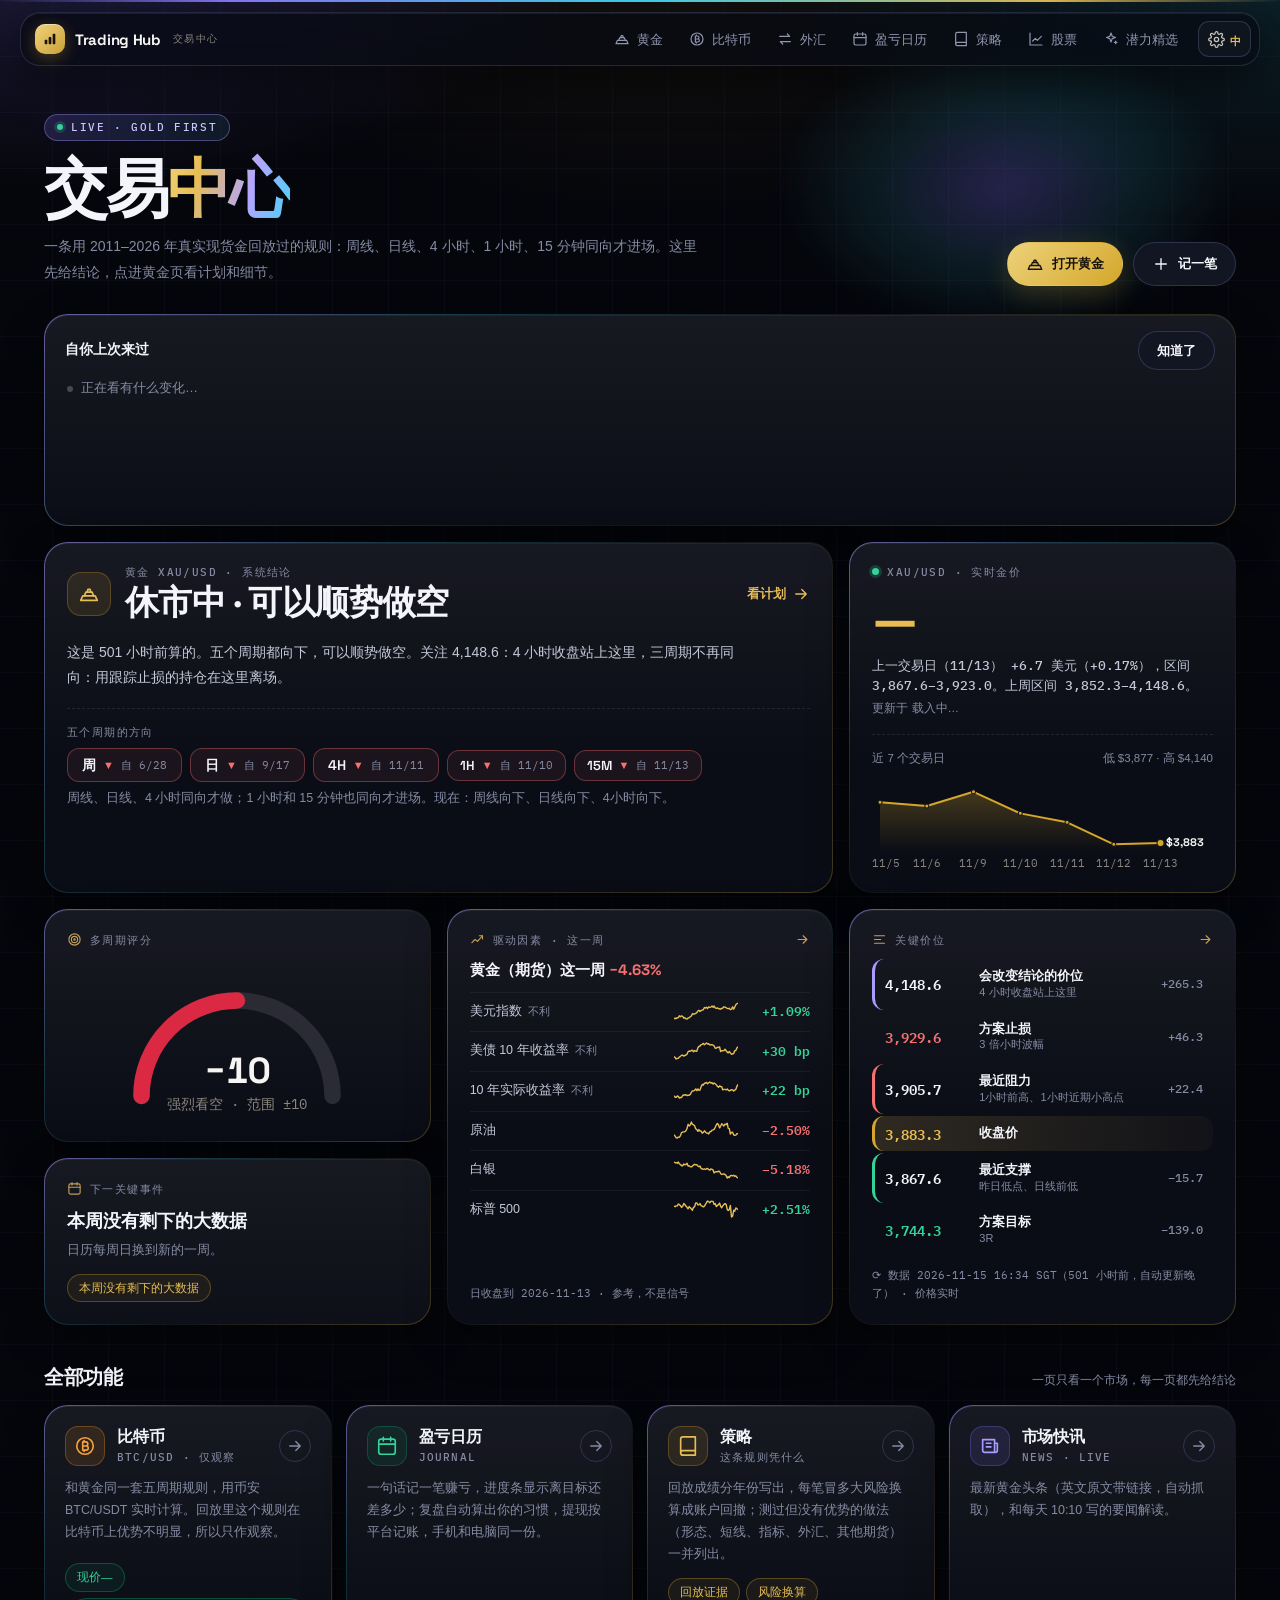
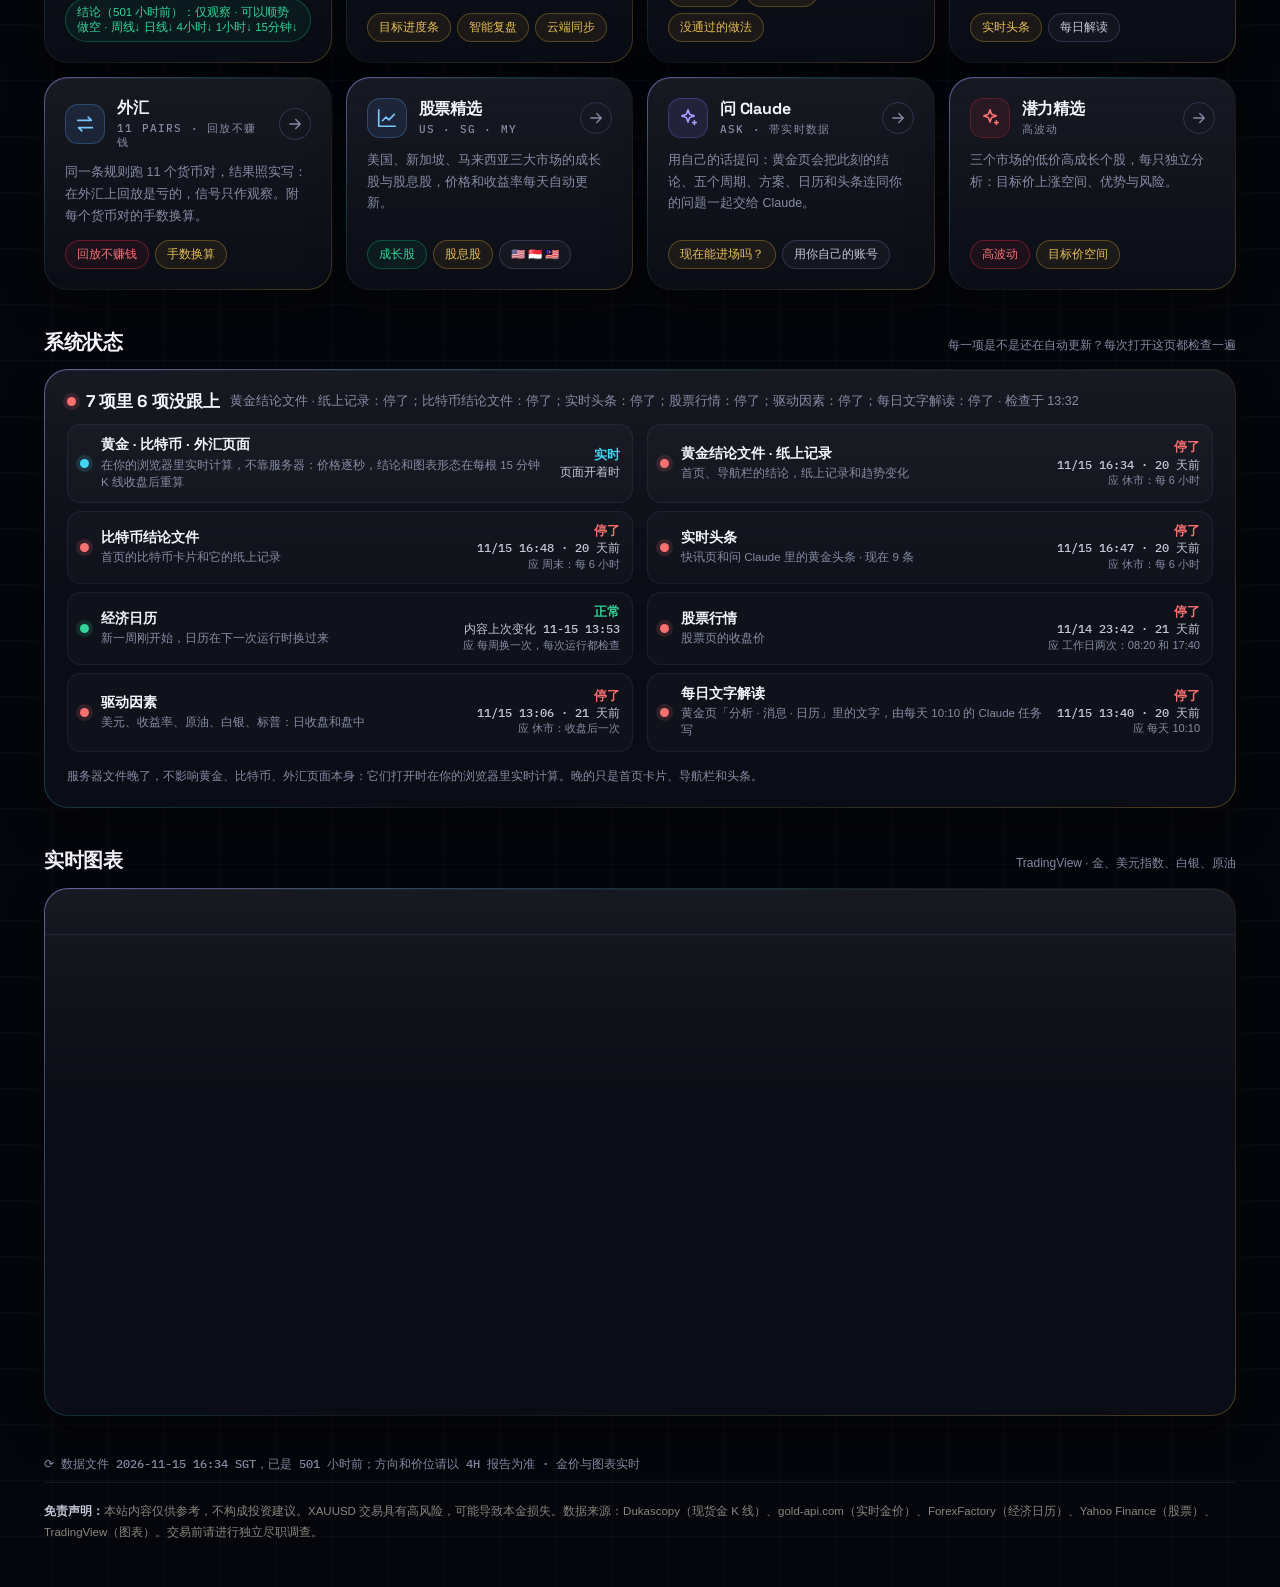
==== commit f3571f24: "Home page: since your last visit A returning visitor (last seen over 15 minutes ago) gets one card u" ====
--- a/index.html
+++ b/index.html
@@ -85,6 +85,16 @@
 .tfl.up{border-color:rgba(52,211,153,.35);background:rgba(52,211,153,.07)} .tfl.up b{color:var(--bull)}
 .tfl.dn{border-color:rgba(248,113,113,.35);background:rgba(248,113,113,.07)} .tfl.dn b{color:var(--bear)}
 .tfl.big{padding:9px 14px} .tfl.big i{font-size:14px}
+.since-card{margin:0 0 16px;padding:16px 20px;min-height:212px;border-color:rgba(167,139,250,.28)}
+.since-card .sn-h{display:flex;align-items:center;justify-content:space-between;gap:10px;margin-bottom:8px}
+.since-card .sn-h b{font:600 14px/1.4 'Space Grotesk','Noto Sans SC',sans-serif;color:var(--ink)}
+.sn-list{list-style:none;margin:0;padding:0;display:grid;gap:6px}
+.sn-list li{position:relative;padding-left:16px;font-size:13px;line-height:1.6;color:var(--text)}
+.sn-list li::before{content:"";position:absolute;left:2px;top:.62em;width:6px;height:6px;border-radius:50%;background:rgba(255,255,255,.22)}
+.sn-list li.chg::before{background:#A78BFA;box-shadow:0 0 0 3px rgba(167,139,250,.18)}.sn-list li.chg>span:first-child{color:var(--ink)}
+.sn-list .sn-px{color:var(--dim);margin-left:6px}.sn-list a{color:#C4B5FD;text-decoration:none;margin-left:6px}
+.sn-list .sn-load{color:var(--dim)}
+@media(max-width:640px){.since-card{min-height:280px;padding:14px 16px}}
 .stack{display:flex;flex-direction:column;gap:16px;min-width:0} .stack>.card{min-width:0} .stack>.ev-card{flex:1}
 .drv-card{display:flex;flex-direction:column;text-decoration:none;color:inherit}
 .drv-card .lbl .go{margin-left:auto;color:var(--gold-lt);display:inline-flex}
@@ -214,6 +224,12 @@
     </div>
   </header>
 
+  <section class="card since-card" id="hub-since" hidden aria-label="自你上次来过" data-en-label="Since your last visit">
+    <div class="sn-h"><b id="sn-t"><span data-en="Since your last visit">自你上次来过</span></b><button type="button" class="btn sm ghost" id="sn-x" data-en="Got it">知道了</button></div>
+    <ul class="sn-list" id="sn-list"><li class="sn-load"><span data-en="Checking what changed…">正在看有什么变化…</span></li></ul>
+  </section>
+  <script>try{var s0=JSON.parse(localStorage.getItem("hub.seen"));if(s0&&s0.at&&Date.now()-s0.at>9e5)document.getElementById("hub-since").hidden=false}catch(e){}</script>
+
   <section class="bento" aria-label="黄金现在" data-en-label="Gold now">
     <a class="card gold-card s8" href="report.html">
       <div class="gc-top">
@@ -329,7 +345,7 @@
 
 <script src="assets/xau-feed.js?v=11"></script>
 <script src="assets/gold-live.js?v=2"></script>
-<script src="assets/hub-live.js?v=14"></script>
+<script src="assets/hub-live.js?v=15"></script>
 <script src="assets/tv-lazy.js?v=2"></script>
 <script src="assets/site.js?v=4" defer></script>
 </body>
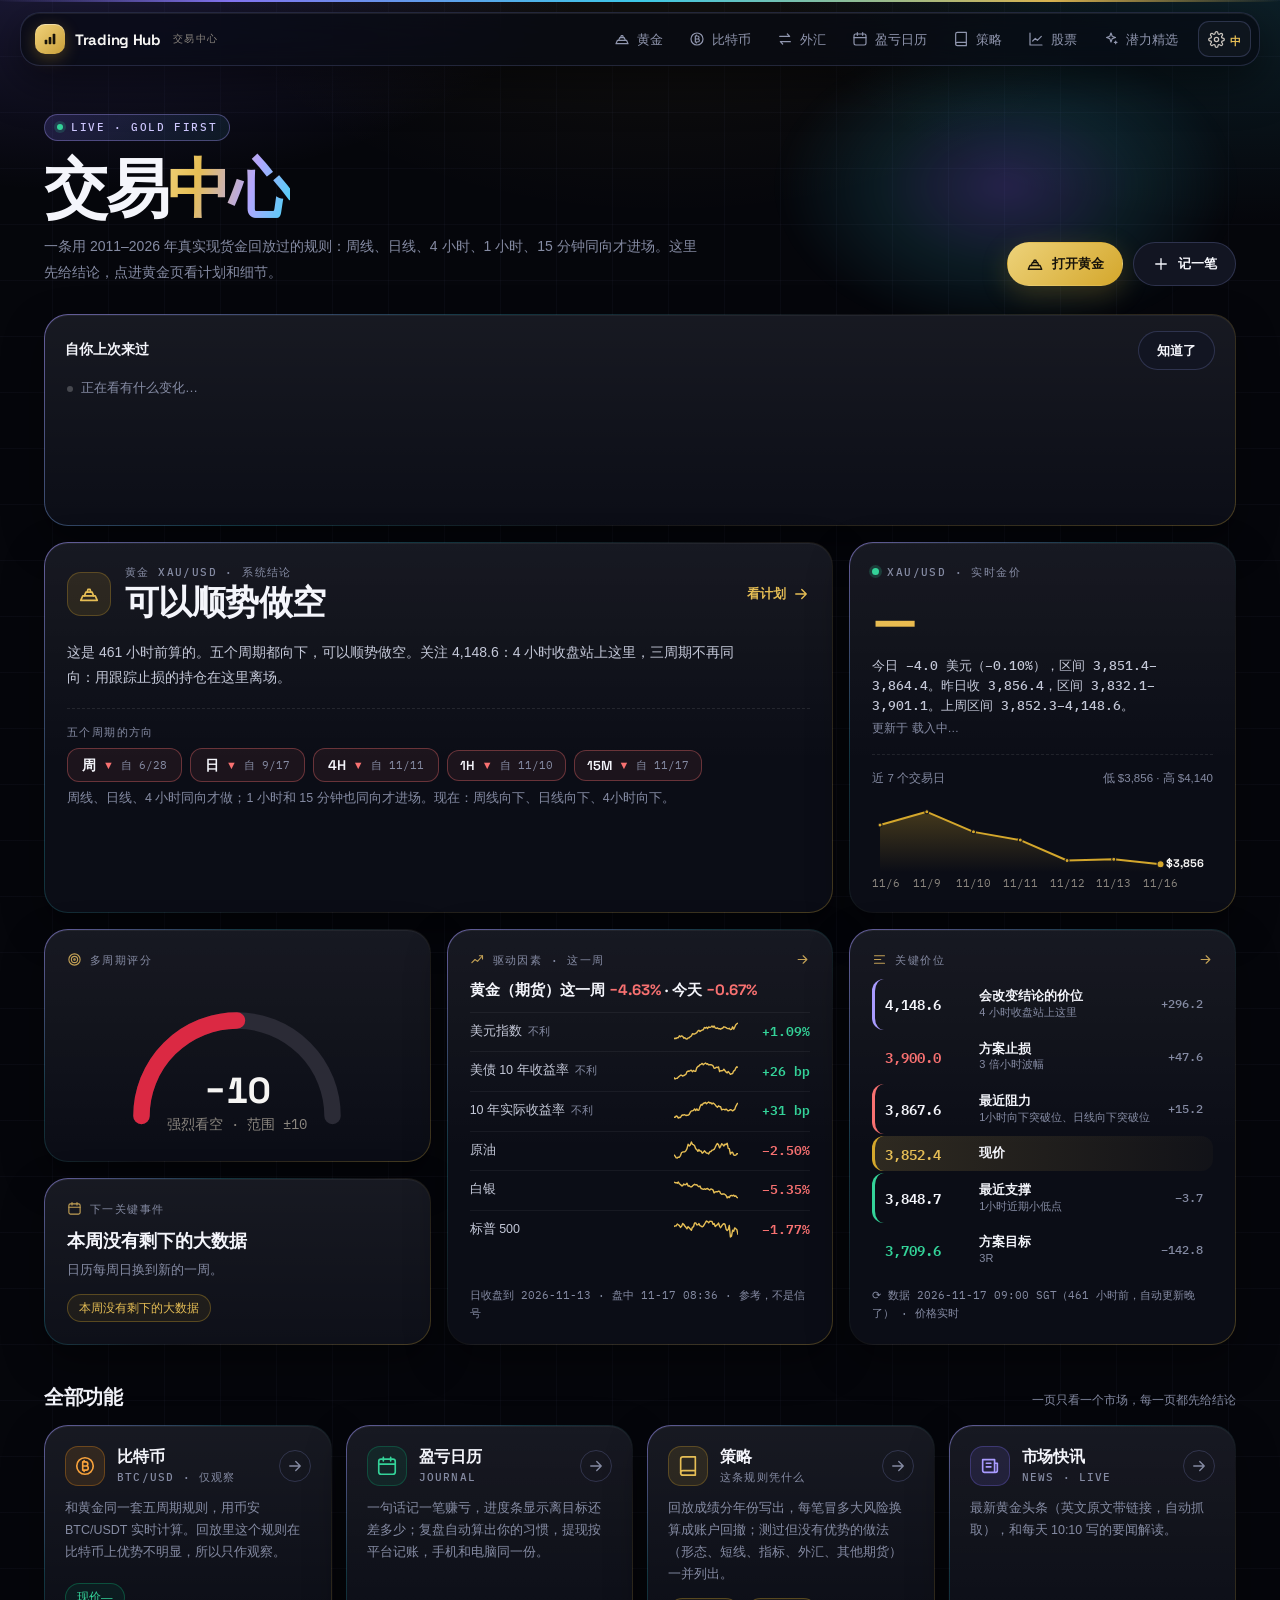
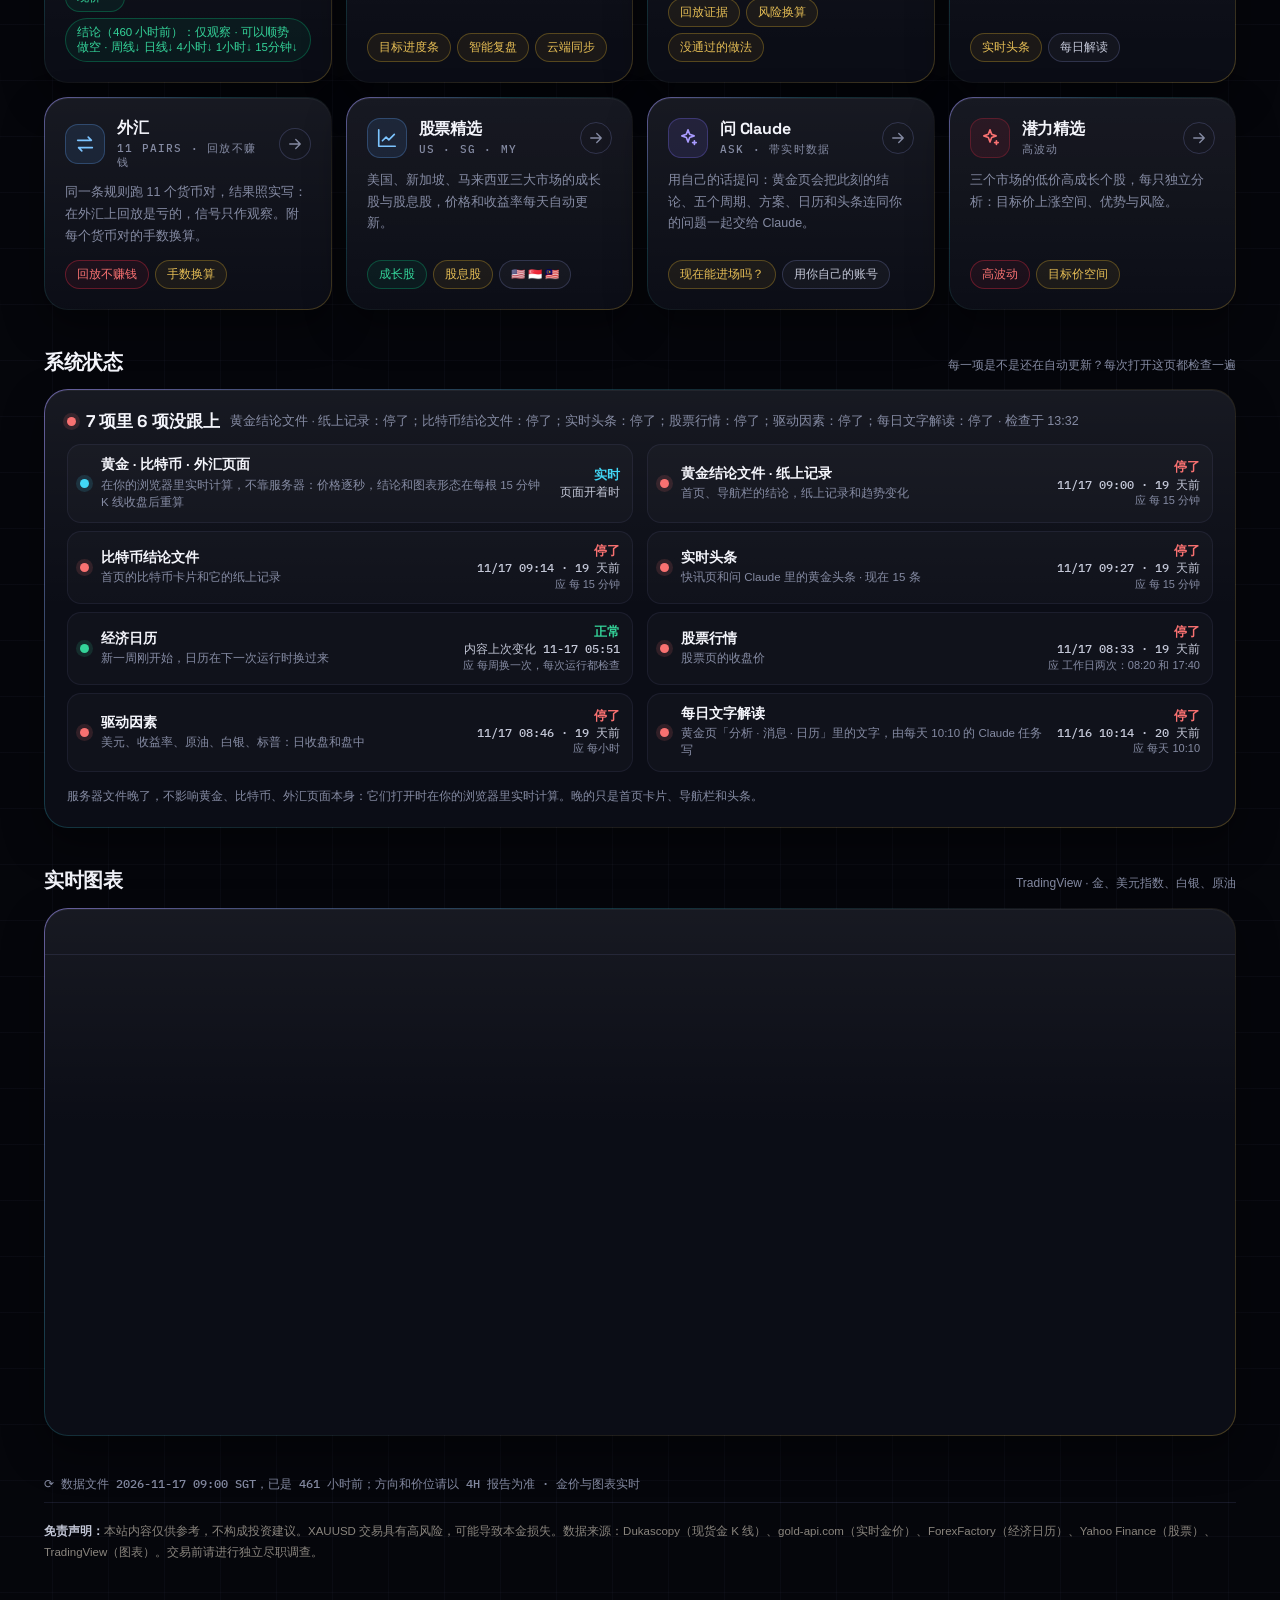
==== commit 03d47d74: "Drivers: date bars in the exchange's time zone (three correlations were a day out of step); no "toda" ====
--- a/index.html
+++ b/index.html
@@ -345,7 +345,7 @@
 
 <script src="assets/xau-feed.js?v=11"></script>
 <script src="assets/gold-live.js?v=2"></script>
-<script src="assets/hub-live.js?v=15"></script>
+<script src="assets/hub-live.js?v=16"></script>
 <script src="assets/tv-lazy.js?v=2"></script>
 <script src="assets/site.js?v=4" defer></script>
 </body>
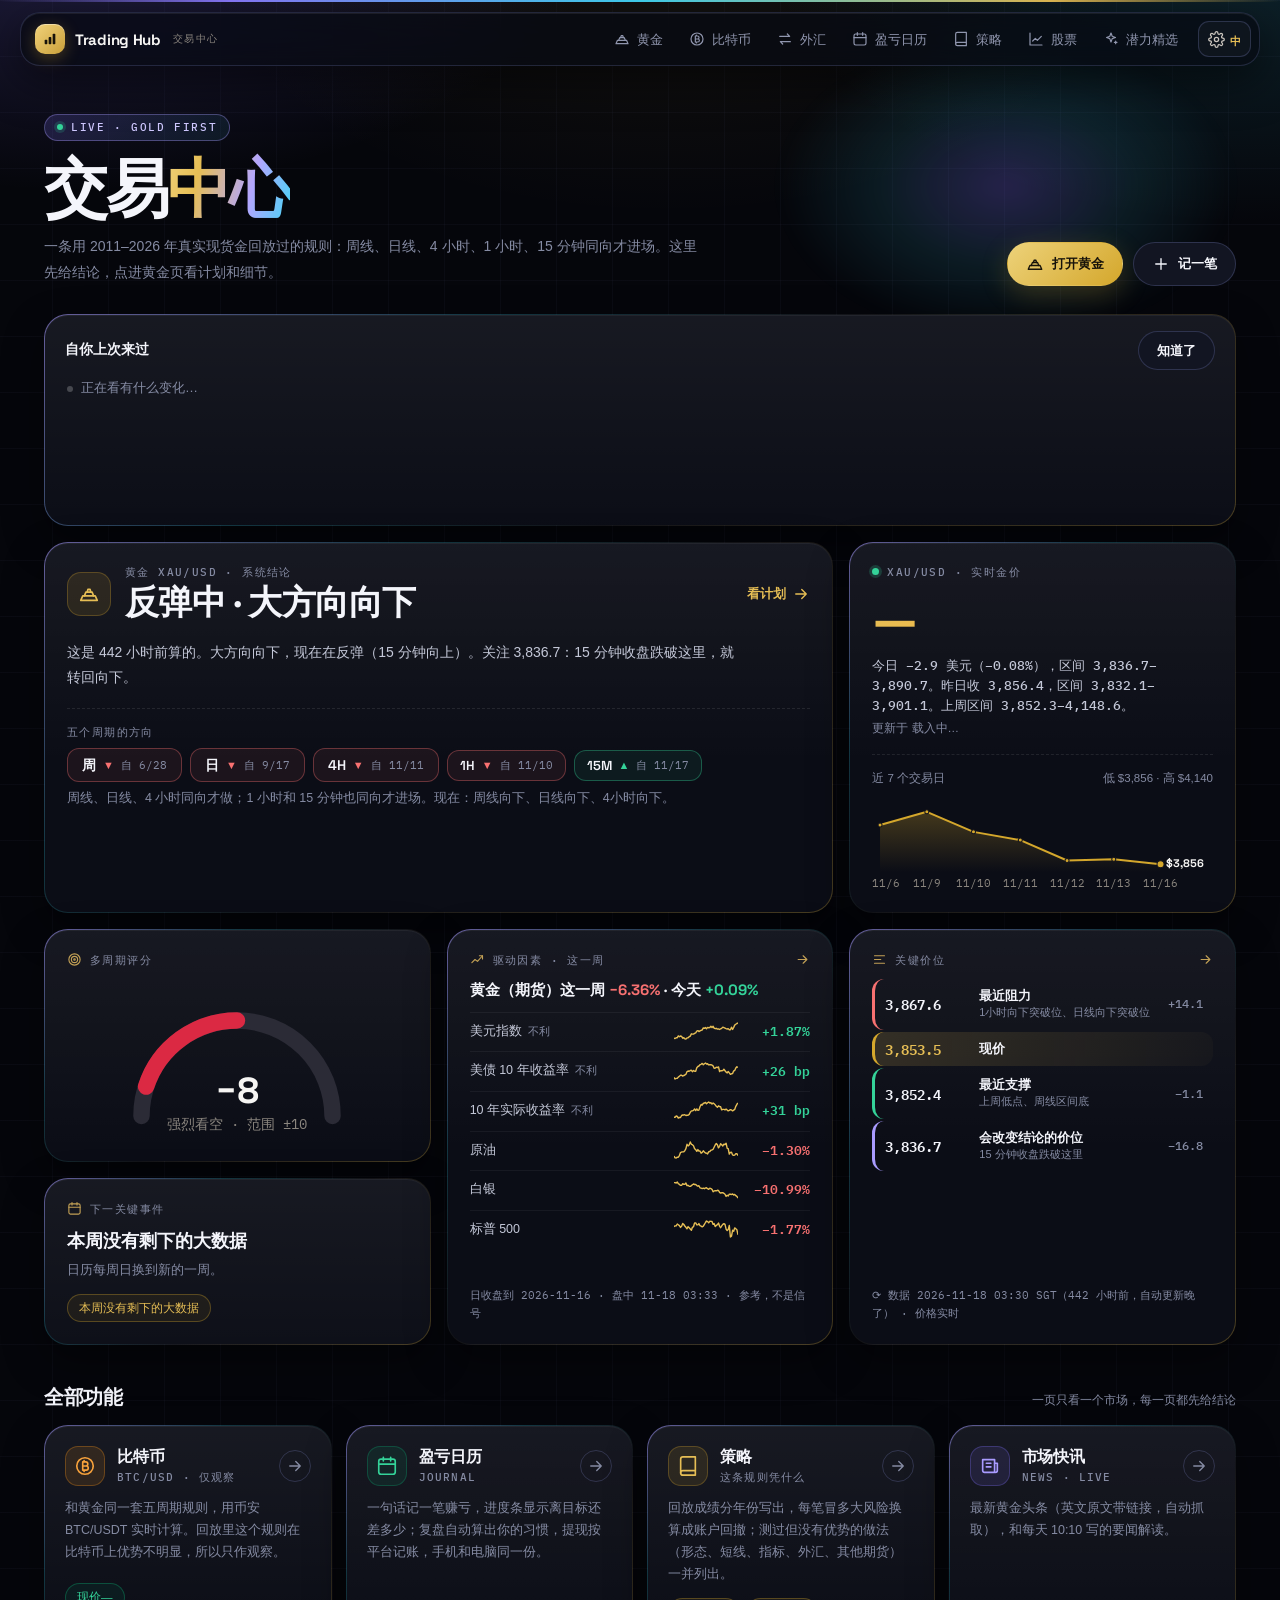
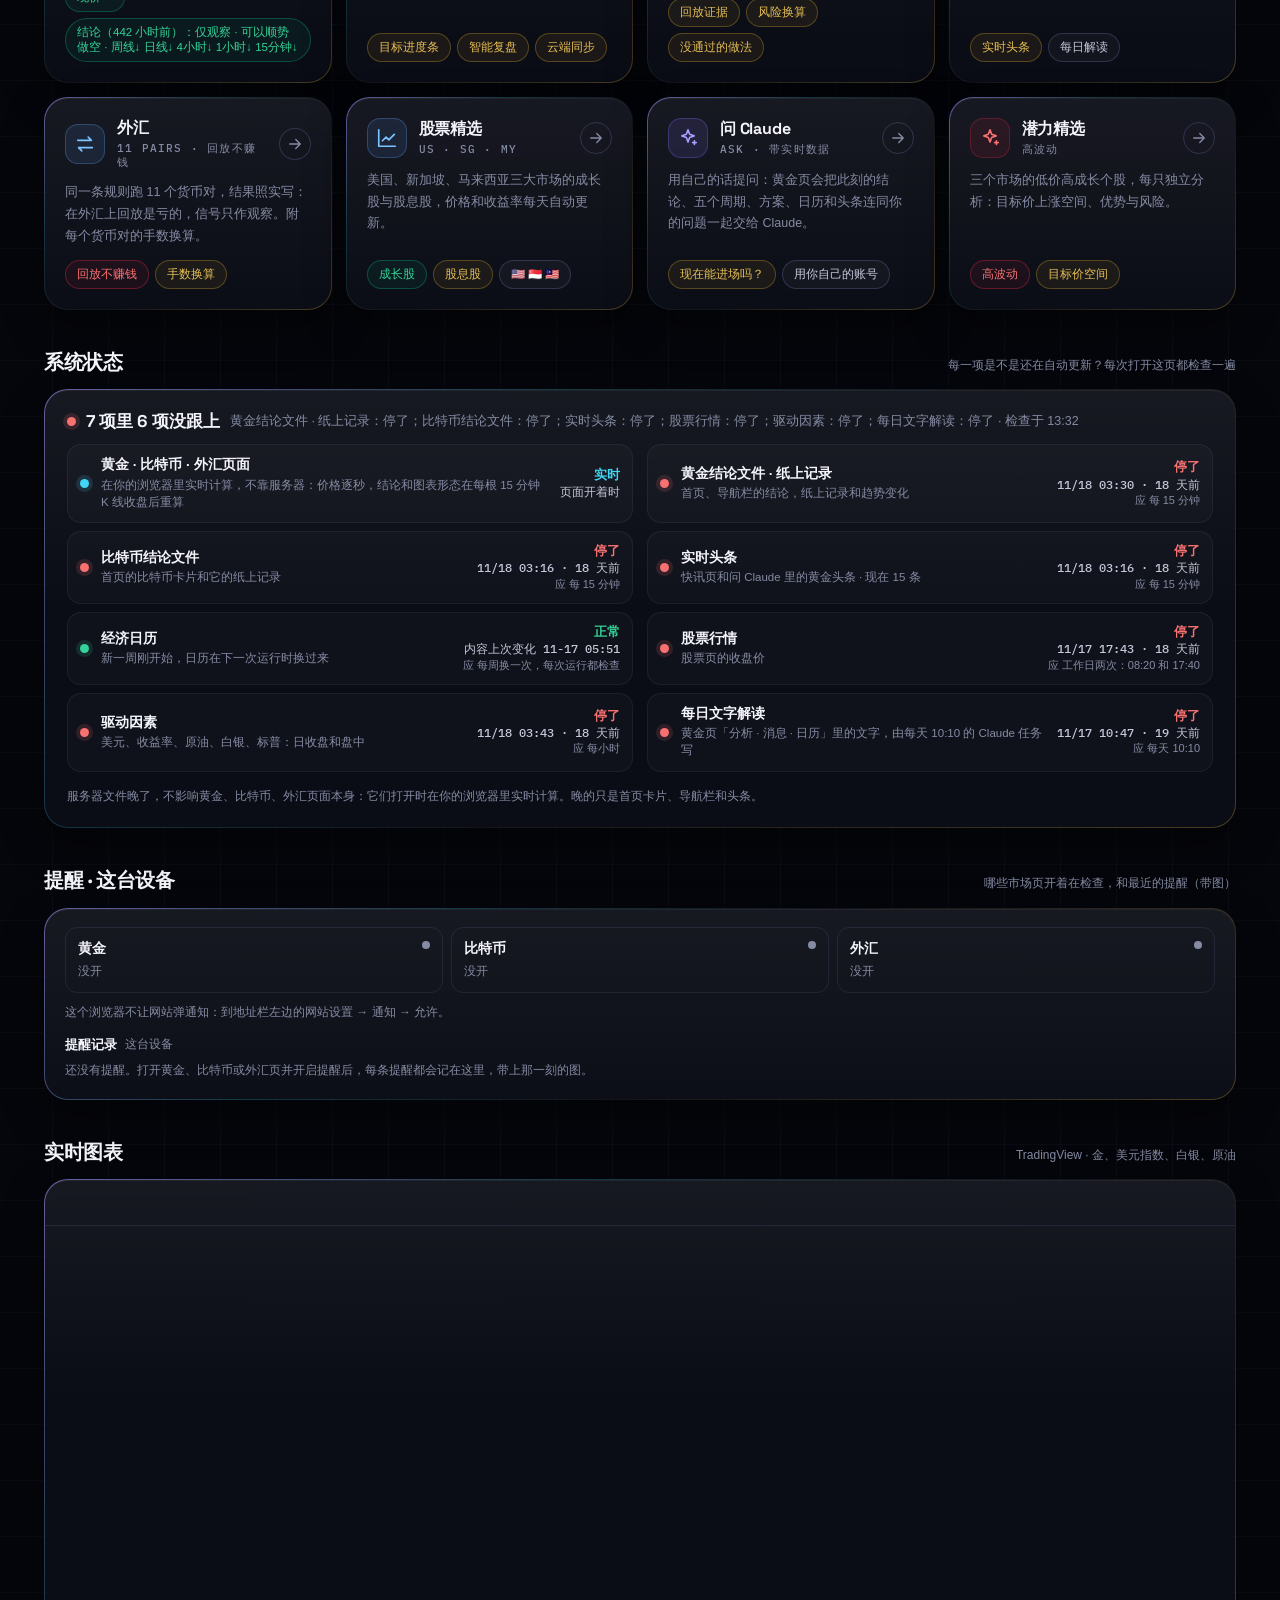
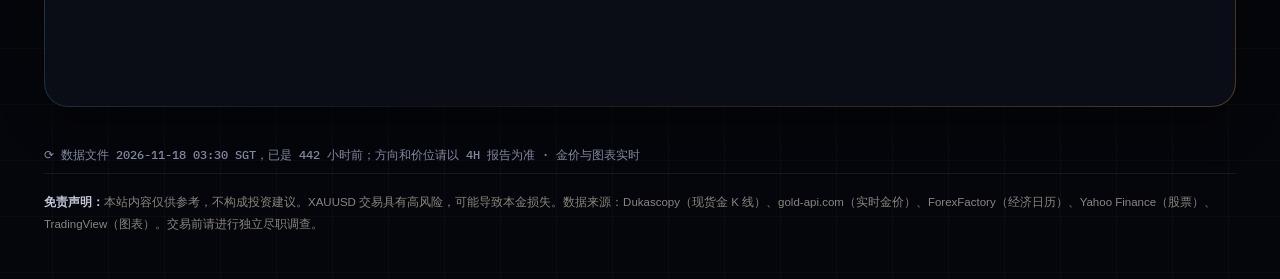
==== commit a31ebbdd: "Alerts: clear wording, a chart picture with every alert, faster daily/4-hour heads-up, pattern alert" ====
--- a/index.html
+++ b/index.html
@@ -190,7 +190,8 @@
 @media(prefers-reduced-motion:reduce){.live{animation:none}}
 
 /* phones: nothing smaller than 11px */
-@media(max-width:640px){.lbl,.tile .tt small,.pv-k,.upd,.ptime,.chip{font-size:11px}.hero{padding-top:26px}.hero .acts{width:100%}.hero .acts .btn{flex:1}.gc-top .go{display:none}.sec{margin-top:32px}}
+.al-card{padding:18px 20px}.al-card .al-st{display:grid;grid-template-columns:repeat(3,minmax(0,1fr));gap:8px}.al-m{display:flex;flex-direction:column;gap:2px;padding:10px 12px;border:1px solid var(--border);border-radius:12px;color:var(--text);text-decoration:none;position:relative;min-width:0}.al-m:hover{border-color:rgba(212,167,44,.45)}.al-m i{position:absolute;top:13px;right:12px;width:8px;height:8px;border-radius:50%;background:var(--dim)}.al-m.on i{background:#34d399;box-shadow:0 0 0 3px rgba(52,211,153,.18)}.al-m.off i{background:var(--gold)}.al-m b{color:var(--ink);font-size:13.5px}.al-m span{font-size:12px;color:var(--dim)}.al-card .al-note{grid-column:1/-1;margin:2px 0 0;font-size:12px;color:var(--dim);line-height:1.6}.al-card .al-log{margin-top:12px}
+@media(max-width:640px){.al-card{padding:14px}.al-card .al-st{grid-template-columns:minmax(0,1fr)}.lbl,.tile .tt small,.pv-k,.upd,.ptime,.chip{font-size:11px}.hero{padding-top:26px}.hero .acts{width:100%}.hero .acts .btn{flex:1}.gc-top .go{display:none}.sec{margin-top:32px}}
 </style>
 <link rel="stylesheet" href="assets/site.css?v=12">
 <meta name="i18n" content="en">
@@ -325,6 +326,12 @@
     <p class="sys-tip" id="sys-tip"></p>
   </section>
 
+  <div class="sec"><h2 data-en="Alerts on this device">提醒 · 这台设备</h2><span data-en="Which market pages are open and checking now, and the latest alerts with their charts">哪些市场页开着在检查，和最近的提醒（带图）</span></div>
+  <section class="card al-card" id="hub-al" aria-label="提醒" data-en-label="Alerts">
+    <div class="al-st" id="hub-al-st"></div>
+    <div class="al-log" id="hub-al-log"></div>
+  </section>
+
   <div class="sec"><h2 data-en="Live chart">实时图表</h2><span data-en="TradingView · gold, dollar index, silver, oil">TradingView · 金、美元指数、白银、原油</span></div>
   <div class="card chart-card">
     <div class="tape tradingview-widget-container">
@@ -345,7 +352,8 @@
 
 <script src="assets/xau-feed.js?v=11"></script>
 <script src="assets/gold-live.js?v=2"></script>
-<script src="assets/hub-live.js?v=16"></script>
+<script src="assets/alert-kit.js?v=1"></script>
+<script src="assets/hub-live.js?v=17"></script>
 <script src="assets/tv-lazy.js?v=2"></script>
 <script src="assets/site.js?v=4" defer></script>
 </body>
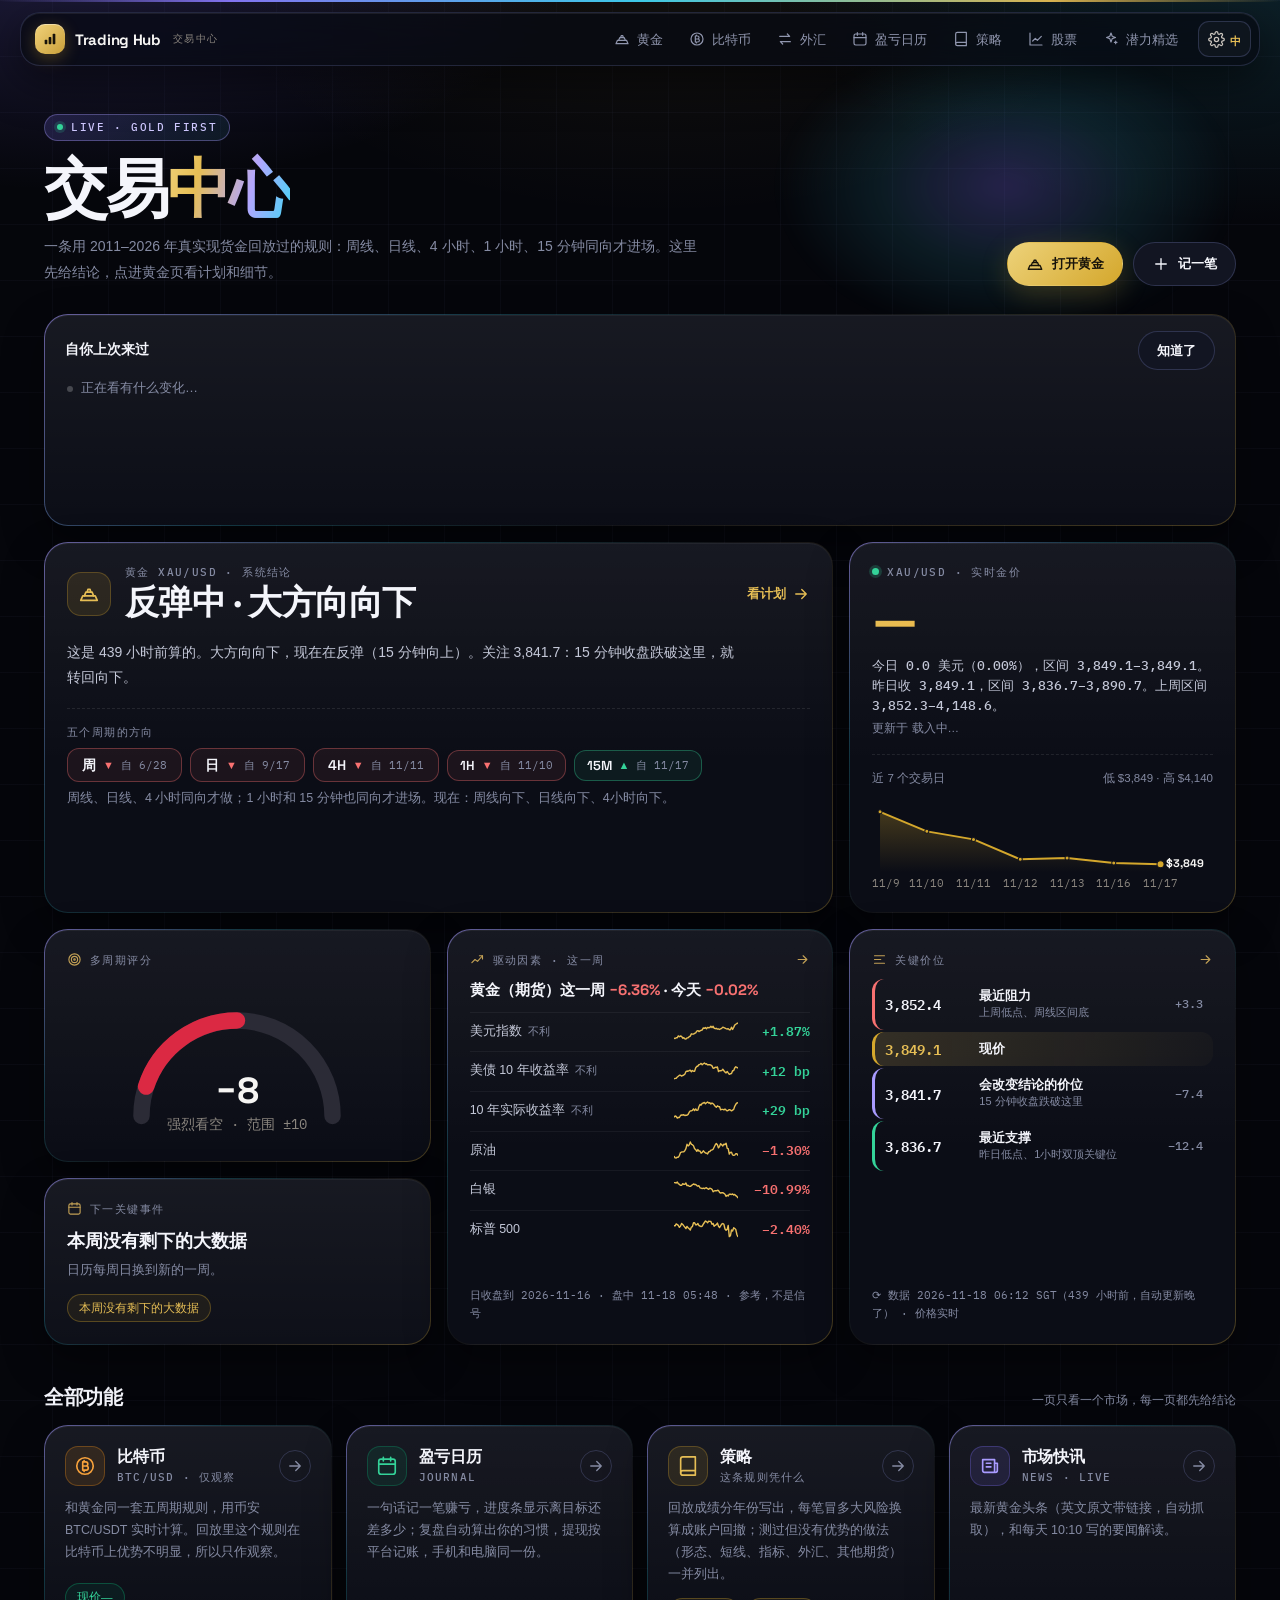
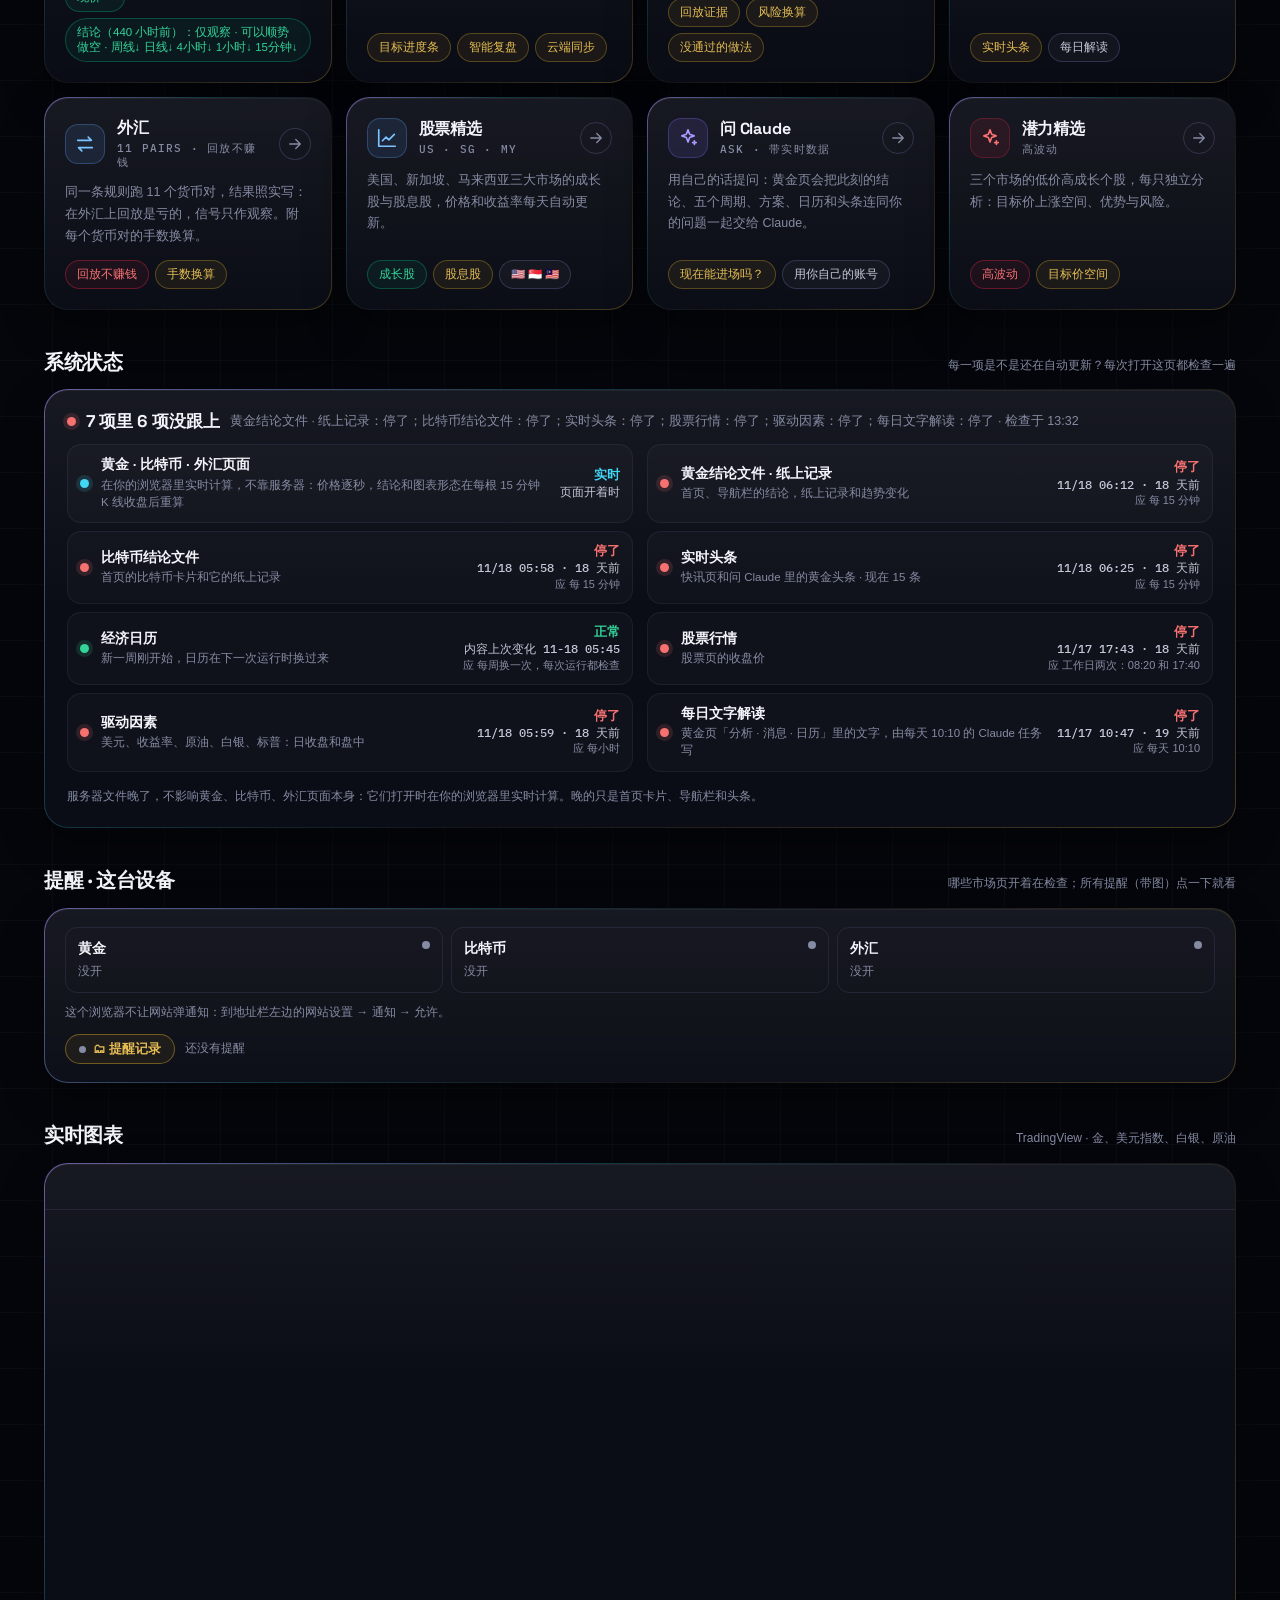
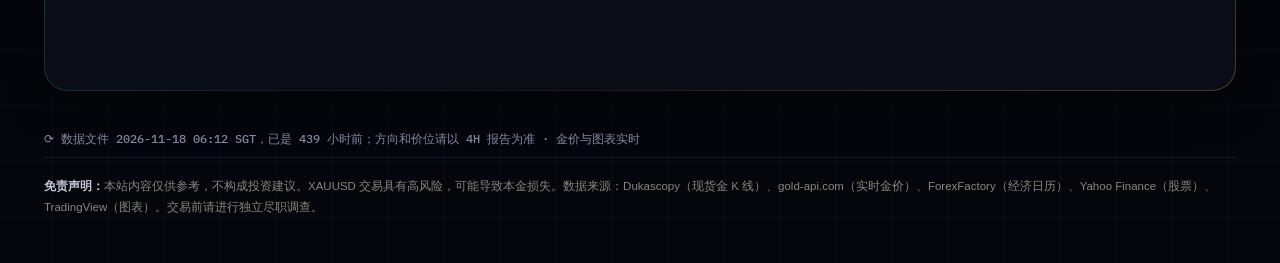
==== commit 09f3f4f6: "Alerts behind one button: a popup with settings, price alerts and the record The owner asked for eve" ====
--- a/index.html
+++ b/index.html
@@ -190,7 +190,7 @@
 @media(prefers-reduced-motion:reduce){.live{animation:none}}
 
 /* phones: nothing smaller than 11px */
-.al-card{padding:18px 20px}.al-card .al-st{display:grid;grid-template-columns:repeat(3,minmax(0,1fr));gap:8px}.al-m{display:flex;flex-direction:column;gap:2px;padding:10px 12px;border:1px solid var(--border);border-radius:12px;color:var(--text);text-decoration:none;position:relative;min-width:0}.al-m:hover{border-color:rgba(212,167,44,.45)}.al-m i{position:absolute;top:13px;right:12px;width:8px;height:8px;border-radius:50%;background:var(--dim)}.al-m.on i{background:#34d399;box-shadow:0 0 0 3px rgba(52,211,153,.18)}.al-m.off i{background:var(--gold)}.al-m b{color:var(--ink);font-size:13.5px}.al-m span{font-size:12px;color:var(--dim)}.al-card .al-note{grid-column:1/-1;margin:2px 0 0;font-size:12px;color:var(--dim);line-height:1.6}.al-card .al-log{margin-top:12px}
+.al-card{padding:18px 20px}.al-card .al-st{display:grid;grid-template-columns:repeat(3,minmax(0,1fr));gap:8px}.al-m{display:flex;flex-direction:column;gap:2px;padding:10px 12px;border:1px solid var(--border);border-radius:12px;color:var(--text);text-decoration:none;position:relative;min-width:0}.al-m:hover{border-color:rgba(212,167,44,.45)}.al-m i{position:absolute;top:13px;right:12px;width:8px;height:8px;border-radius:50%;background:var(--dim)}.al-m.on i{background:#34d399;box-shadow:0 0 0 3px rgba(52,211,153,.18)}.al-m.off i{background:var(--gold)}.al-m b{color:var(--ink);font-size:13.5px}.al-m span{font-size:12px;color:var(--dim)}.al-card .al-note{grid-column:1/-1;margin:2px 0 0;font-size:12px;color:var(--dim);line-height:1.6}.al-more{display:flex;align-items:center;gap:10px;flex-wrap:wrap;margin-top:12px}.al-more .al-btn{margin-left:0}.al-last{font-size:12px;color:var(--dim);min-width:0}
 @media(max-width:640px){.al-card{padding:14px}.al-card .al-st{grid-template-columns:minmax(0,1fr)}.lbl,.tile .tt small,.pv-k,.upd,.ptime,.chip{font-size:11px}.hero{padding-top:26px}.hero .acts{width:100%}.hero .acts .btn{flex:1}.gc-top .go{display:none}.sec{margin-top:32px}}
 </style>
 <link rel="stylesheet" href="assets/site.css?v=12">
@@ -326,10 +326,10 @@
     <p class="sys-tip" id="sys-tip"></p>
   </section>
 
-  <div class="sec"><h2 data-en="Alerts on this device">提醒 · 这台设备</h2><span data-en="Which market pages are open and checking now, and the latest alerts with their charts">哪些市场页开着在检查，和最近的提醒（带图）</span></div>
+  <div class="sec"><h2 data-en="Alerts on this device">提醒 · 这台设备</h2><span data-en="Which market pages are open and checking now; every alert, with its chart, behind one button">哪些市场页开着在检查；所有提醒（带图）点一下就看</span></div>
   <section class="card al-card" id="hub-al" aria-label="提醒" data-en-label="Alerts">
     <div class="al-st" id="hub-al-st"></div>
-    <div class="al-log" id="hub-al-log"></div>
+    <div class="al-more"><button type="button" class="al-btn" id="hub-al-open" aria-haspopup="dialog"><span class="al-dot"></span><span data-en="🗂 Alert record">🗂 提醒记录</span><span class="al-btn-n" id="hub-al-n" hidden></span></button><span class="al-last" id="hub-al-last"></span></div>
   </section>
 
   <div class="sec"><h2 data-en="Live chart">实时图表</h2><span data-en="TradingView · gold, dollar index, silver, oil">TradingView · 金、美元指数、白银、原油</span></div>
@@ -352,8 +352,8 @@
 
 <script src="assets/xau-feed.js?v=11"></script>
 <script src="assets/gold-live.js?v=2"></script>
-<script src="assets/alert-kit.js?v=1"></script>
-<script src="assets/hub-live.js?v=17"></script>
+<script src="assets/alert-kit.js?v=2"></script>
+<script src="assets/hub-live.js?v=18"></script>
 <script src="assets/tv-lazy.js?v=2"></script>
 <script src="assets/site.js?v=4" defer></script>
 </body>
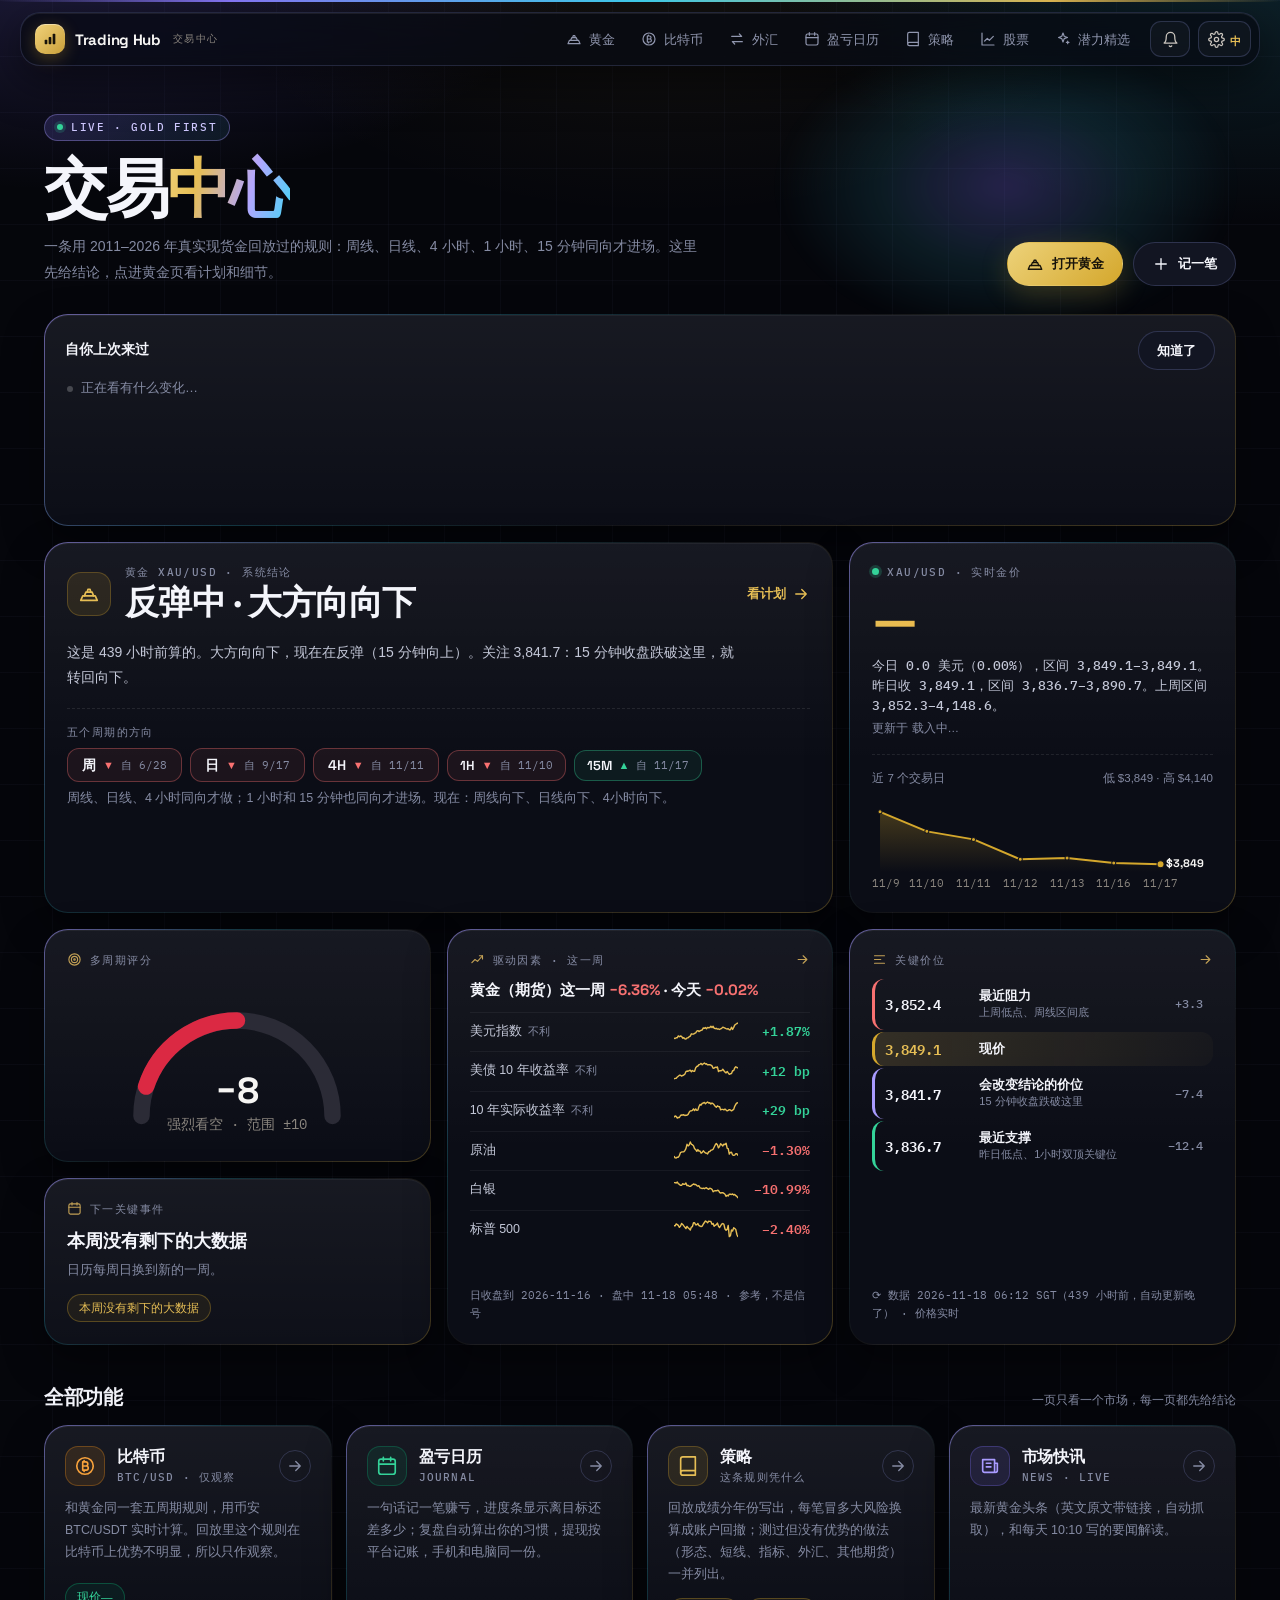
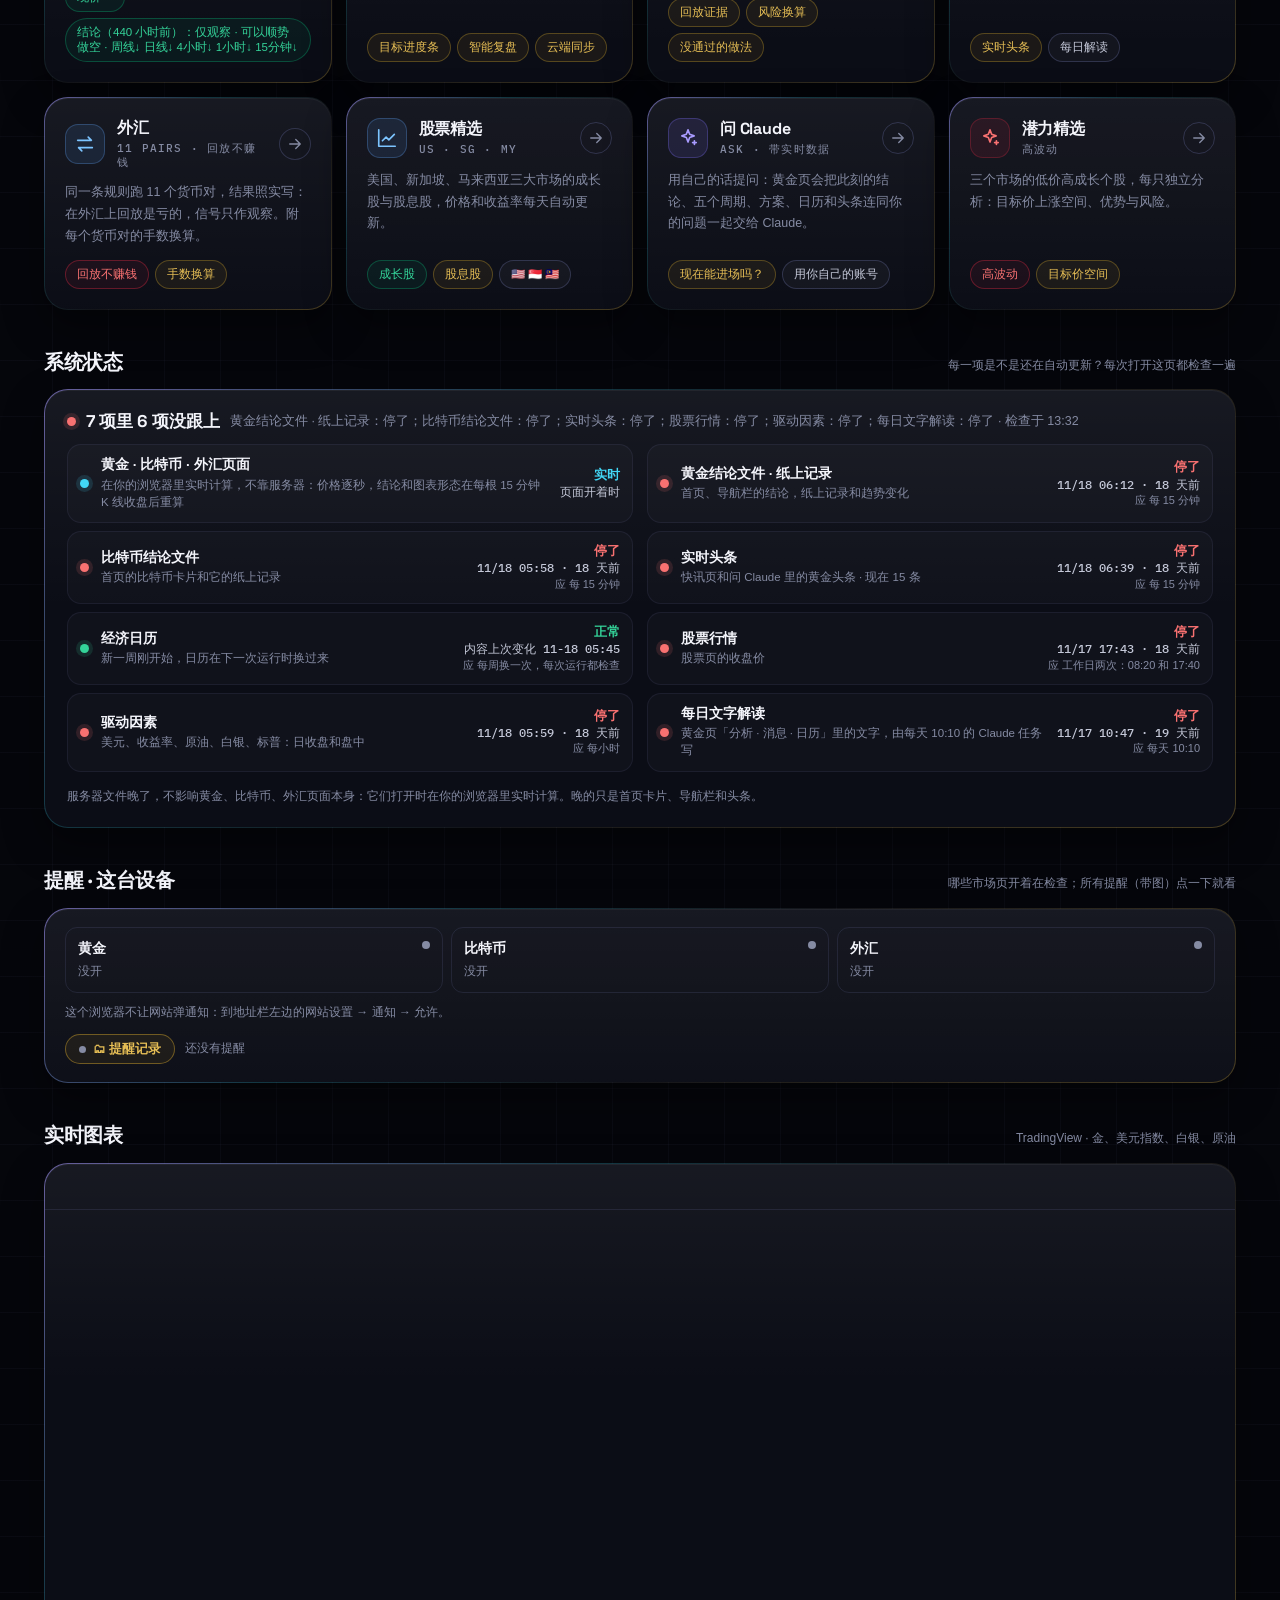
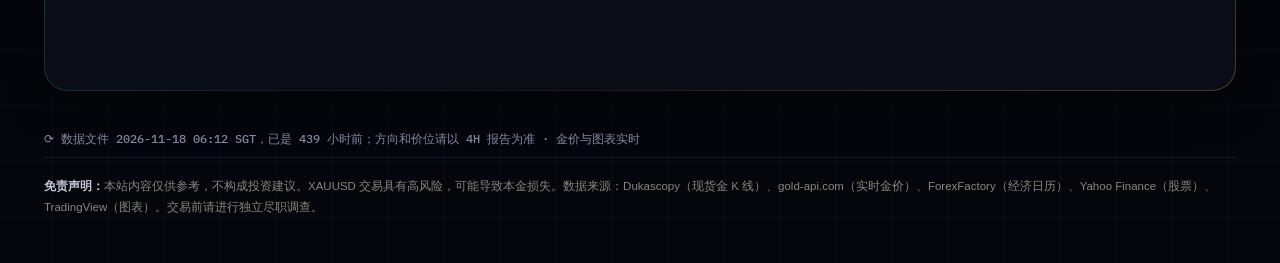
==== commit f4e5dcb2: "The alerts bell on every page The owner asked for the one alerts button on all pages, not only gold." ====
--- a/index.html
+++ b/index.html
@@ -190,10 +190,10 @@
 @media(prefers-reduced-motion:reduce){.live{animation:none}}
 
 /* phones: nothing smaller than 11px */
-.al-card{padding:18px 20px}.al-card .al-st{display:grid;grid-template-columns:repeat(3,minmax(0,1fr));gap:8px}.al-m{display:flex;flex-direction:column;gap:2px;padding:10px 12px;border:1px solid var(--border);border-radius:12px;color:var(--text);text-decoration:none;position:relative;min-width:0}.al-m:hover{border-color:rgba(212,167,44,.45)}.al-m i{position:absolute;top:13px;right:12px;width:8px;height:8px;border-radius:50%;background:var(--dim)}.al-m.on i{background:#34d399;box-shadow:0 0 0 3px rgba(52,211,153,.18)}.al-m.off i{background:var(--gold)}.al-m b{color:var(--ink);font-size:13.5px}.al-m span{font-size:12px;color:var(--dim)}.al-card .al-note{grid-column:1/-1;margin:2px 0 0;font-size:12px;color:var(--dim);line-height:1.6}.al-more{display:flex;align-items:center;gap:10px;flex-wrap:wrap;margin-top:12px}.al-more .al-btn{margin-left:0}.al-last{font-size:12px;color:var(--dim);min-width:0}
-@media(max-width:640px){.al-card{padding:14px}.al-card .al-st{grid-template-columns:minmax(0,1fr)}.lbl,.tile .tt small,.pv-k,.upd,.ptime,.chip{font-size:11px}.hero{padding-top:26px}.hero .acts{width:100%}.hero .acts .btn{flex:1}.gc-top .go{display:none}.sec{margin-top:32px}}
+.al-card{padding:18px 20px}.al-more{display:flex;align-items:center;gap:10px;flex-wrap:wrap;margin-top:12px}.al-more .al-btn{margin-left:0}.al-last{font-size:12px;color:var(--dim);min-width:0}
+@media(max-width:640px){.al-card{padding:14px}.lbl,.tile .tt small,.pv-k,.upd,.ptime,.chip{font-size:11px}.hero{padding-top:26px}.hero .acts{width:100%}.hero .acts .btn{flex:1}.gc-top .go{display:none}.sec{margin-top:32px}}
 </style>
-<link rel="stylesheet" href="assets/site.css?v=12">
+<link rel="stylesheet" href="assets/site.css?v=13">
 <meta name="i18n" content="en">
 <meta name="i18n-title" content="Trading Hub · Gold first">
 <script src="assets/i18n.js?v=2"></script>
@@ -352,9 +352,9 @@
 
 <script src="assets/xau-feed.js?v=11"></script>
 <script src="assets/gold-live.js?v=2"></script>
-<script src="assets/alert-kit.js?v=2"></script>
-<script src="assets/hub-live.js?v=18"></script>
+<script src="assets/alert-kit.js?v=3"></script>
+<script src="assets/hub-live.js?v=19"></script>
 <script src="assets/tv-lazy.js?v=2"></script>
-<script src="assets/site.js?v=4" defer></script>
+<script src="assets/site.js?v=5" defer></script>
 </body>
 </html>
--- a/assets/site.css
+++ b/assets/site.css
@@ -134,7 +134,12 @@
 .nav-gear:hover{color:#F6F5F3;border-color:rgba(212,167,44,.45)}
 .nav-gear svg{width:17px;height:17px;stroke:currentColor;fill:none;stroke-width:1.8;stroke-linecap:round;stroke-linejoin:round}
 .nav-gear .nav-lang{font:600 11px/1 'IBM Plex Mono',monospace;color:#E6BE55}
-@media(max-width:860px){.navbar .brand{order:0}.nav-gear{order:1;margin:0 6px 0 0}.navbar a.nl{order:2}}
+.nav-bell{position:relative;display:inline-flex;align-items:center;justify-content:center;margin-left:6px;height:36px;width:40px;border-radius:11px;border:1px solid rgba(255,255,255,.1);background:rgba(255,255,255,.03);color:#C9C4BD;cursor:pointer;flex:none}
+.nav-bell:hover{color:#F6F5F3;border-color:rgba(212,167,44,.45)}
+.nav-bell svg{width:17px;height:17px;stroke:currentColor;fill:none;stroke-width:1.8;stroke-linecap:round;stroke-linejoin:round}
+.nav-bell .nav-bd{display:none;position:absolute;left:6px;bottom:6px;width:7px;height:7px;border-radius:50%;background:#6B6F80;box-shadow:0 0 0 2px #0A0C15}.nav-bell.mk .nav-bd{display:block}.nav-bell.on .nav-bd{background:#34D399}
+.nav-bell .nav-bn{position:absolute;top:-5px;right:-5px;min-width:18px;height:18px;padding:0 5px;border-radius:999px;background:#EF4444;color:#fff;font:700 11px/18px 'IBM Plex Mono',monospace;text-align:center;box-sizing:border-box}.nav-bell .nav-bn[hidden]{display:none}
+@media(max-width:860px){.navbar .brand{order:0}.nav-bell{order:1;margin:0 6px 0 0}.nav-gear{order:1;margin:0 6px 0 0}.navbar a.nl{order:2}}
 .set-panel{position:fixed;right:max(16px,calc((100% - 1240px) / 2 + 24px));z-index:80;width:min(340px,calc(100vw - 32px));padding:16px;border-radius:18px;border:1px solid rgba(255,255,255,.12);background:rgba(16,16,22,.98);box-shadow:0 24px 60px rgba(0,0,0,.6);color:#C9C4BD}
 @media(max-width:860px){.set-panel{left:16px;right:auto}}
 .set-h{display:flex;align-items:center;justify-content:space-between;margin-bottom:12px}
@@ -181,7 +186,7 @@
 .navbar a.nl{border-radius:13px;color:#9096AE}
 .navbar a.nl.on{color:#fff;background:linear-gradient(135deg,rgba(124,108,240,.36),rgba(66,214,245,.16));box-shadow:inset 0 0 0 1px rgba(169,155,255,.48),0 6px 18px rgba(124,108,240,.24)}
 .navbar a.nl.on svg{color:#CFC8FF}
-.nav-gear{border-color:rgba(160,170,255,.2)}
+.nav-gear,.nav-bell{border-color:rgba(160,170,255,.2)}
 .gnav,.secnav{top:calc(var(--navh,54px) + 14px)}
 @media(max-width:860px){.navbar{top:8px;margin-top:8px;width:calc(100% - 16px);border-radius:16px;padding:6px 40px 6px 10px}}
 @media(max-width:640px){.navbar{background:#0A0C15!important}}
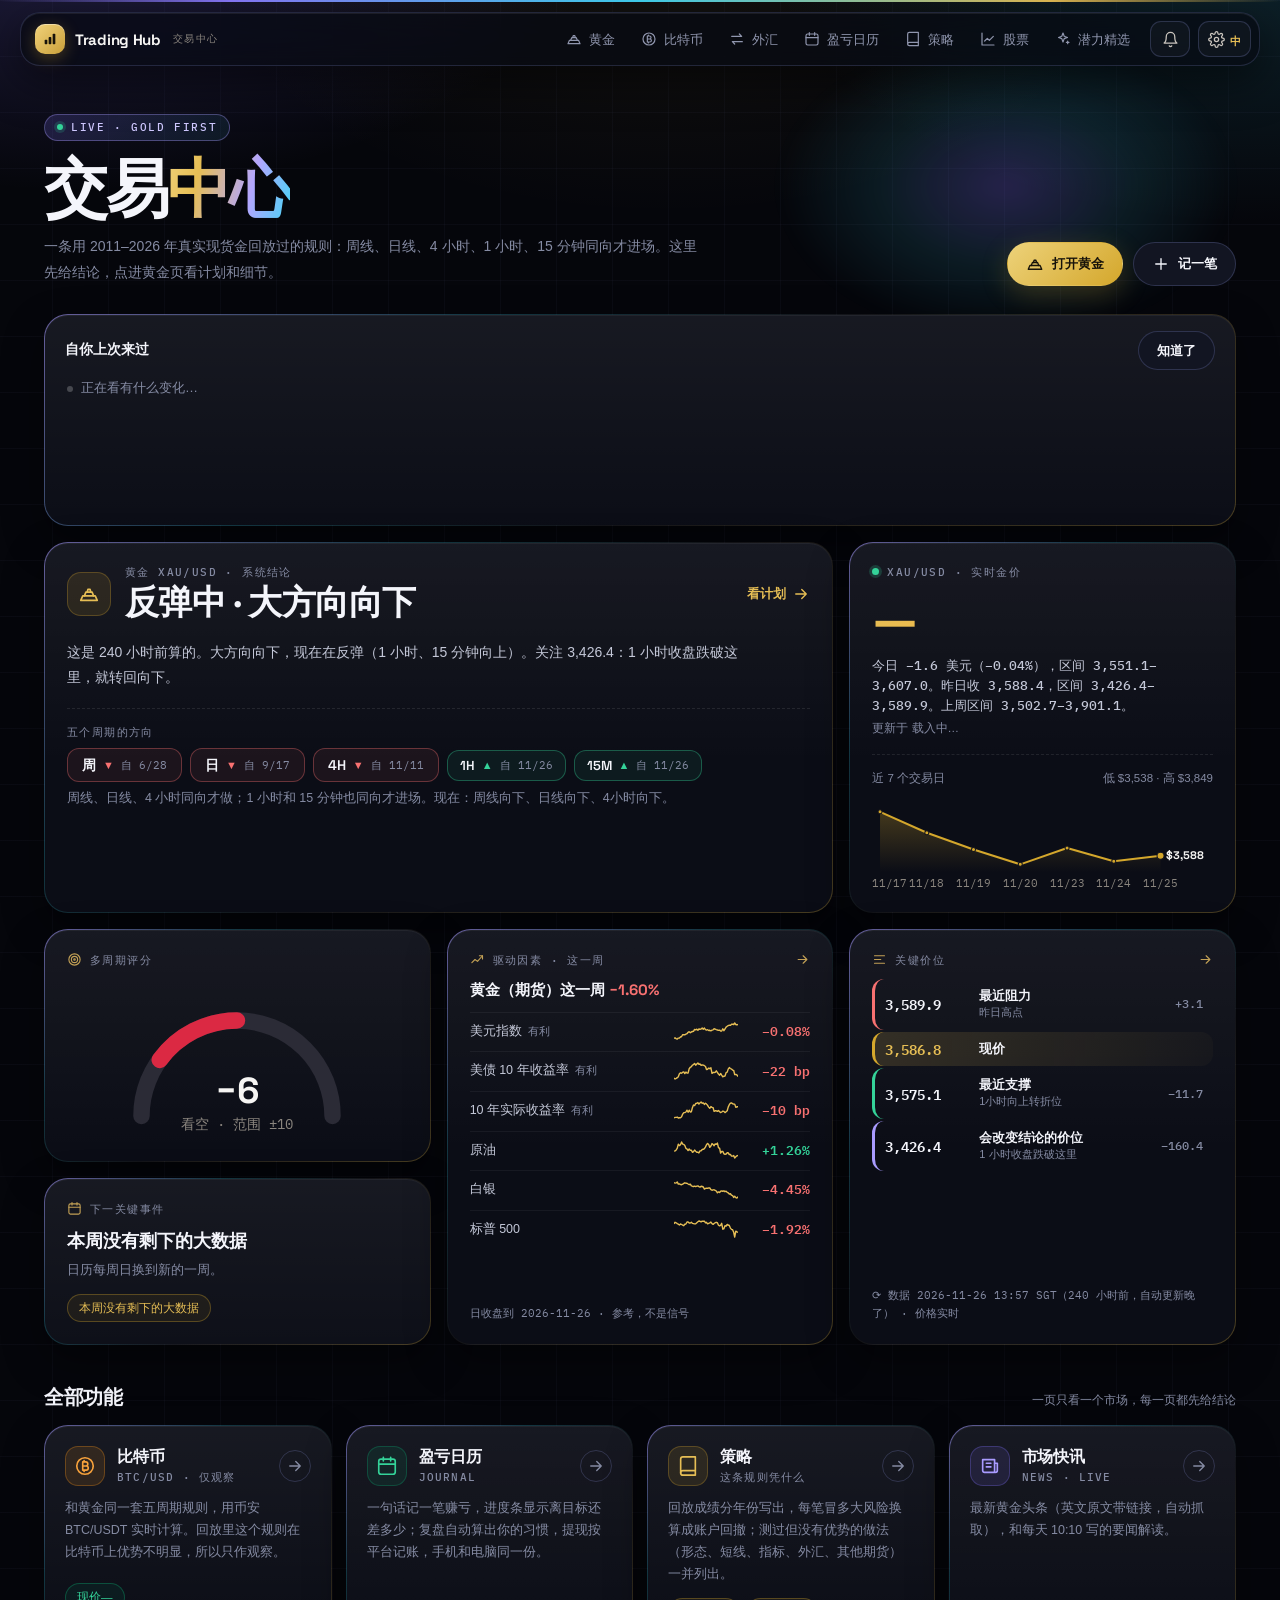
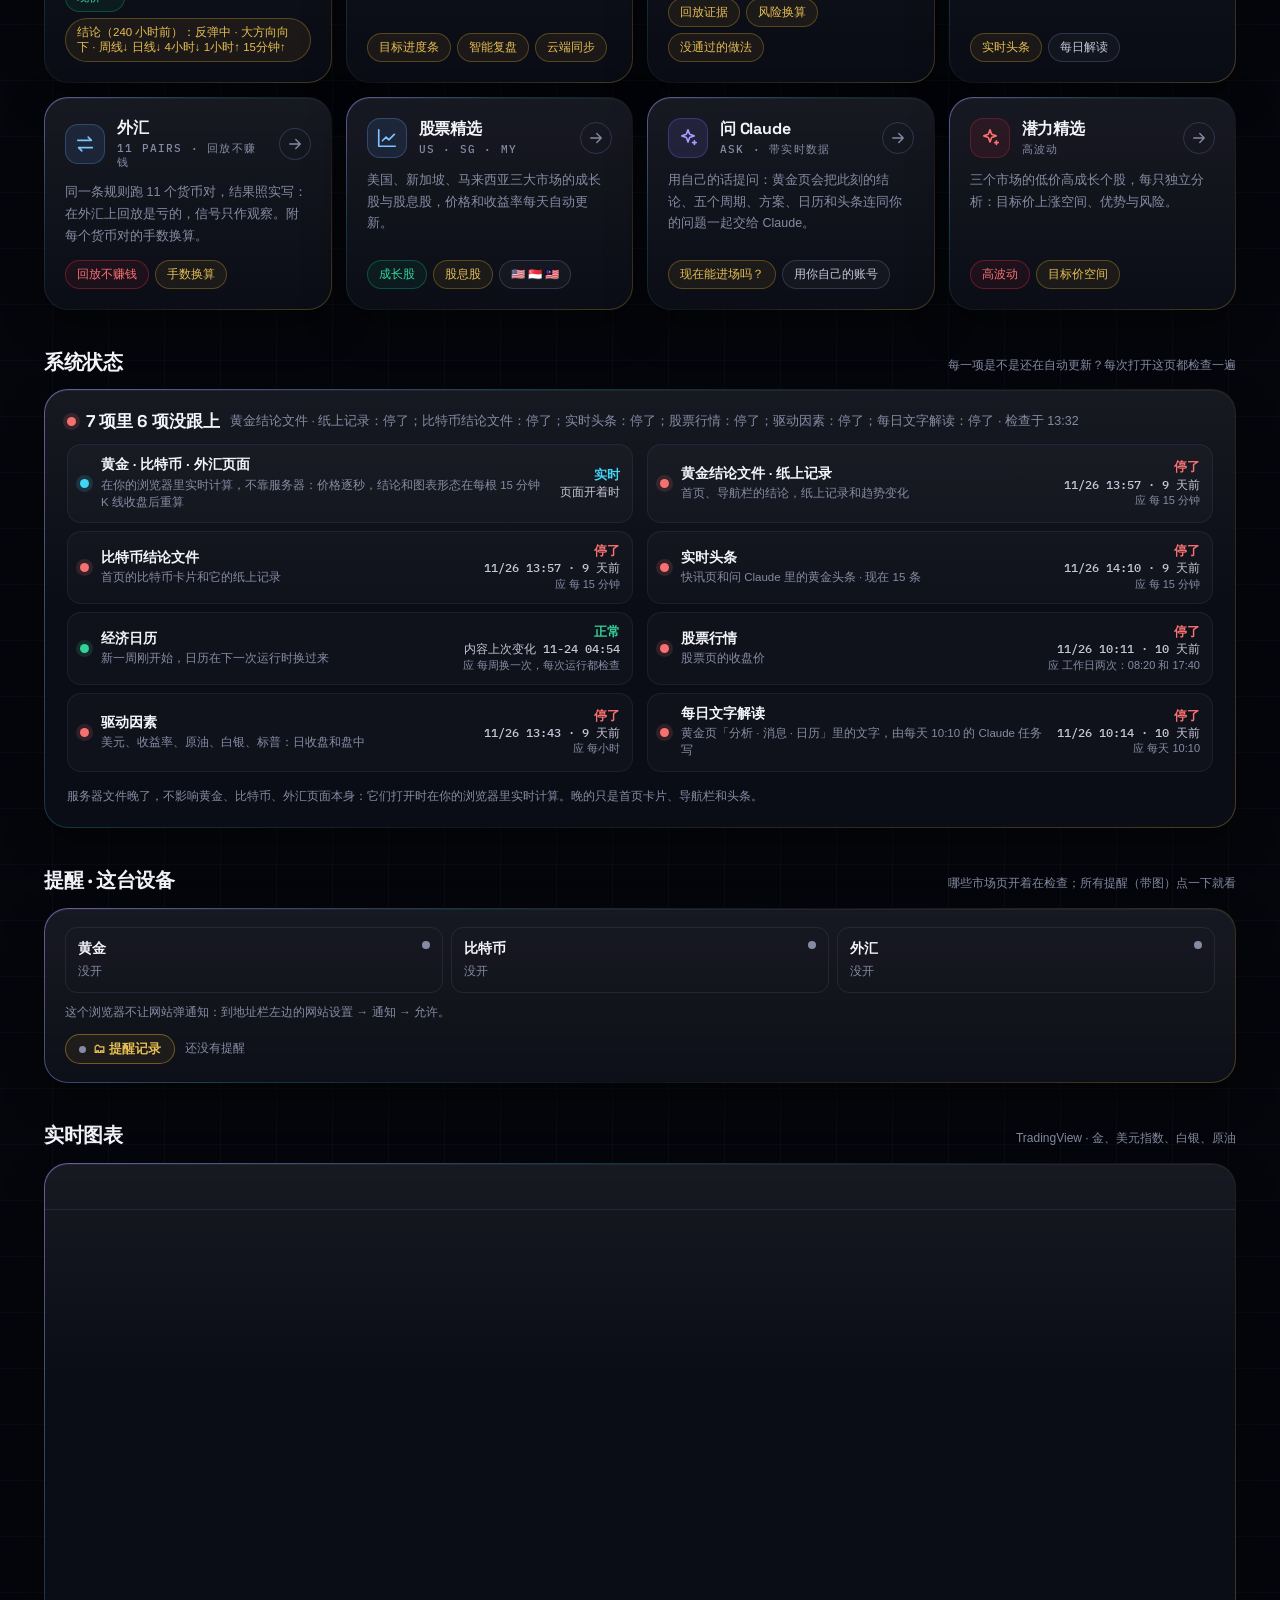
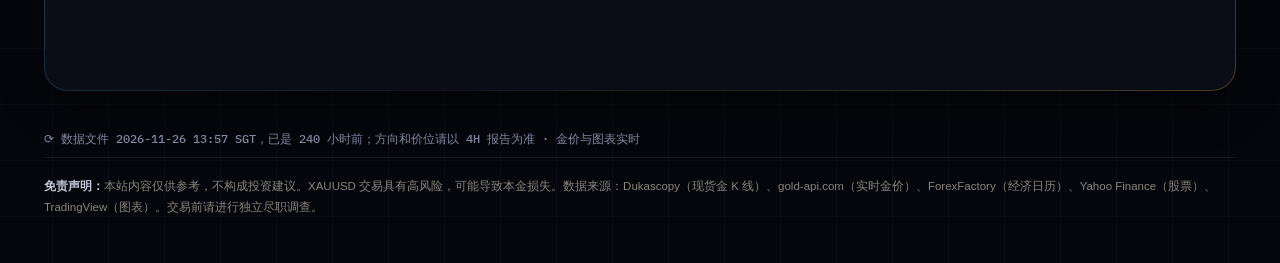
==== commit 7fc14583: "Strong signals only; the 70% win-rate test The owner asked for stronger, more accurate signals with " ====
--- a/index.html
+++ b/index.html
@@ -352,9 +352,9 @@
 
 <script src="assets/xau-feed.js?v=11"></script>
 <script src="assets/gold-live.js?v=2"></script>
-<script src="assets/alert-kit.js?v=3"></script>
+<script src="assets/alert-kit.js?v=4"></script>
 <script src="assets/hub-live.js?v=19"></script>
 <script src="assets/tv-lazy.js?v=2"></script>
-<script src="assets/site.js?v=5" defer></script>
+<script src="assets/site.js?v=6" defer></script>
 </body>
 </html>
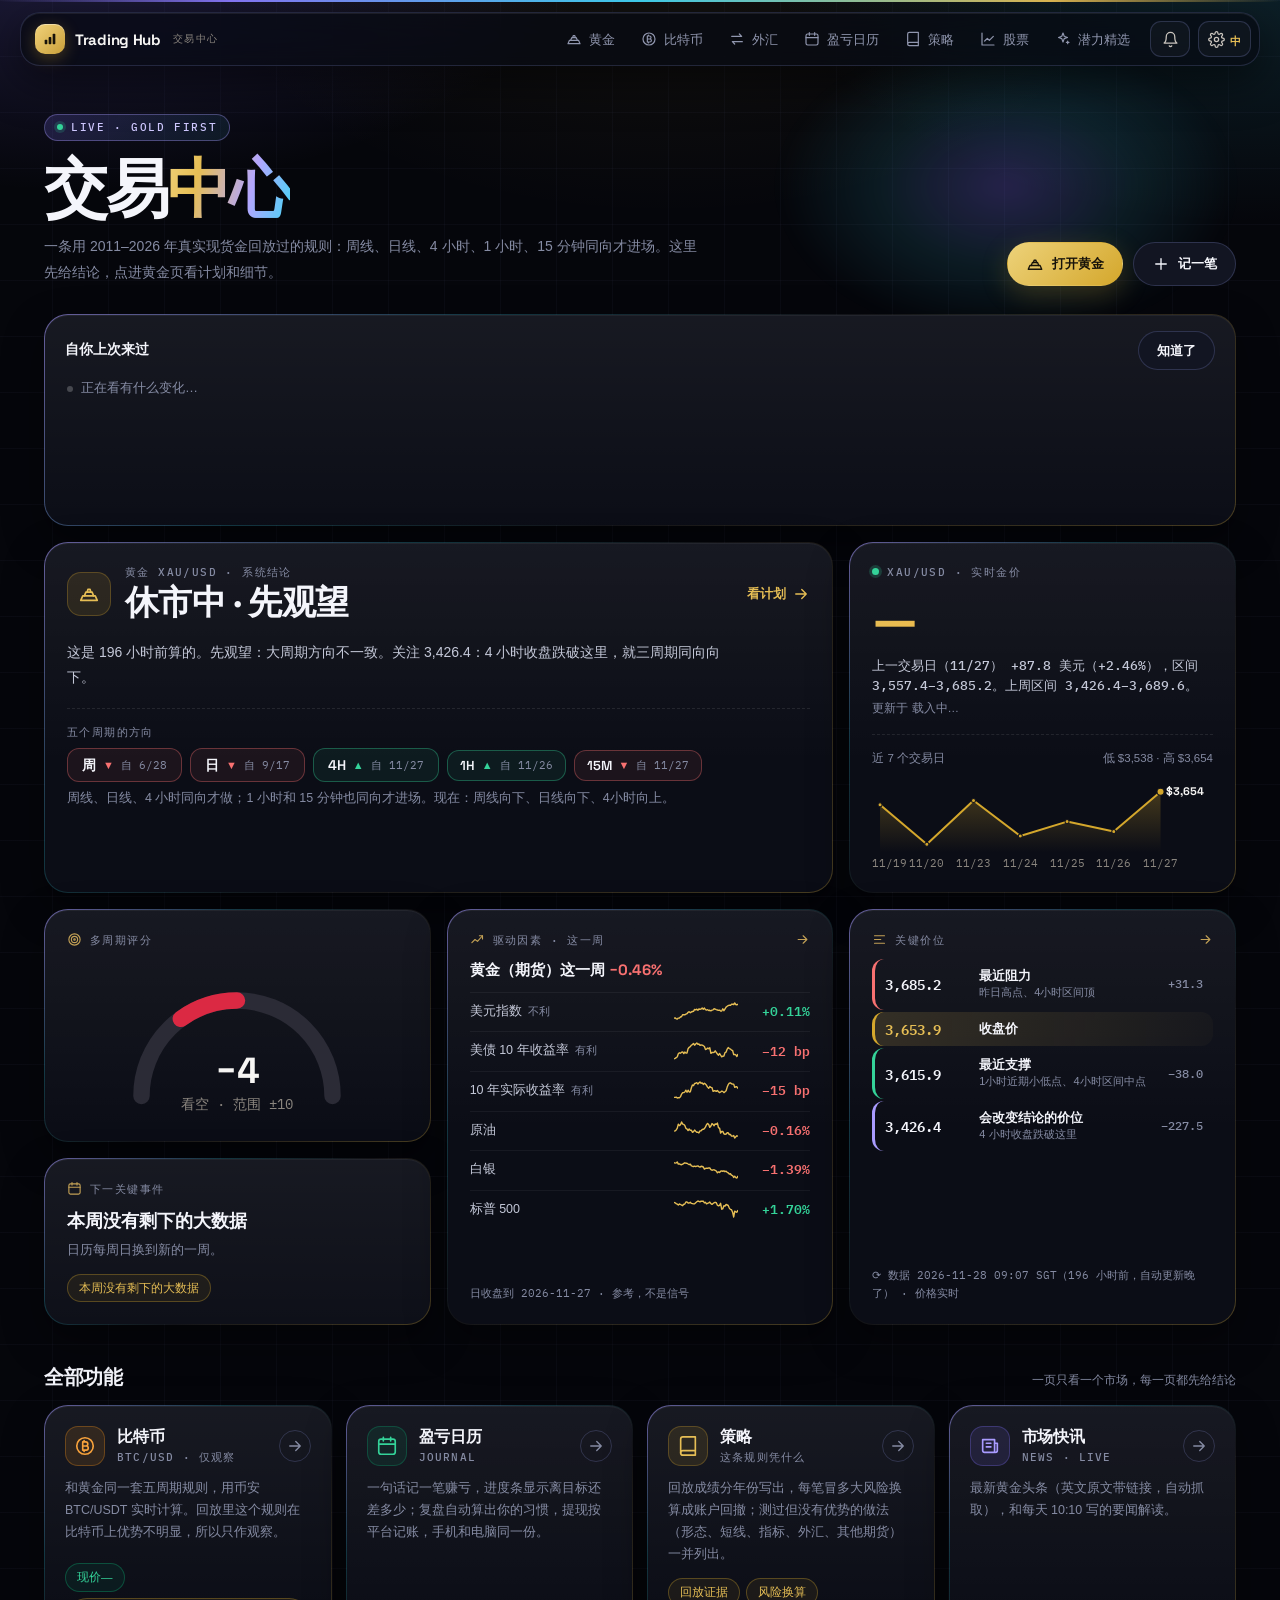
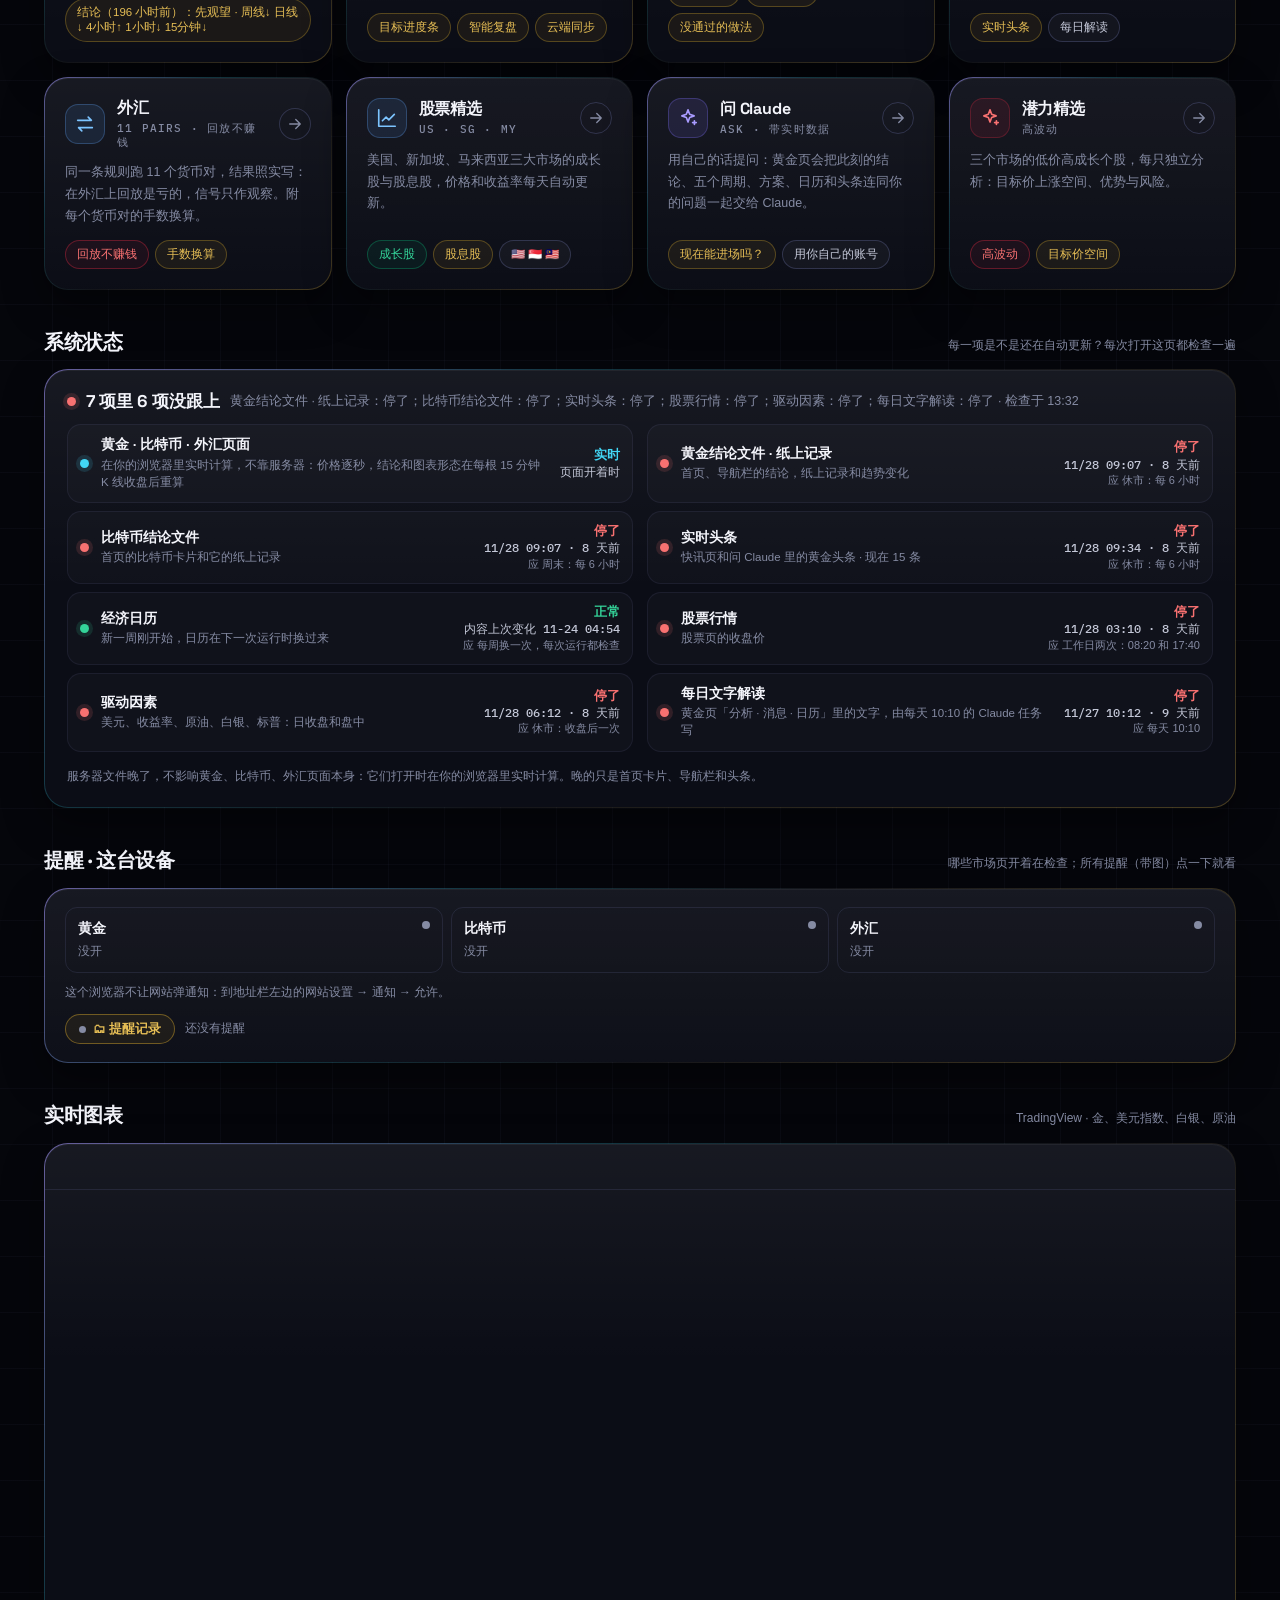
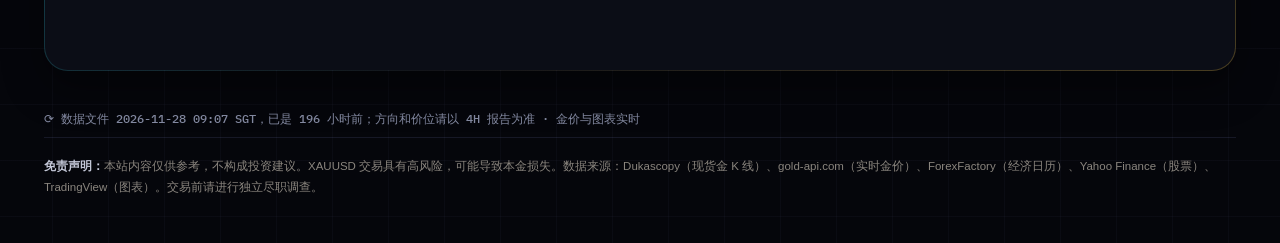
==== commit 14677917: "Alerts: next-signal radar, position alerts, 78% heads-up in strong mode - Bell popup opens with a ra" ====
--- a/index.html
+++ b/index.html
@@ -352,9 +352,9 @@
 
 <script src="assets/xau-feed.js?v=11"></script>
 <script src="assets/gold-live.js?v=2"></script>
-<script src="assets/alert-kit.js?v=4"></script>
+<script src="assets/alert-kit.js?v=5"></script>
 <script src="assets/hub-live.js?v=19"></script>
 <script src="assets/tv-lazy.js?v=2"></script>
-<script src="assets/site.js?v=6" defer></script>
+<script src="assets/site.js?v=7" defer></script>
 </body>
 </html>
